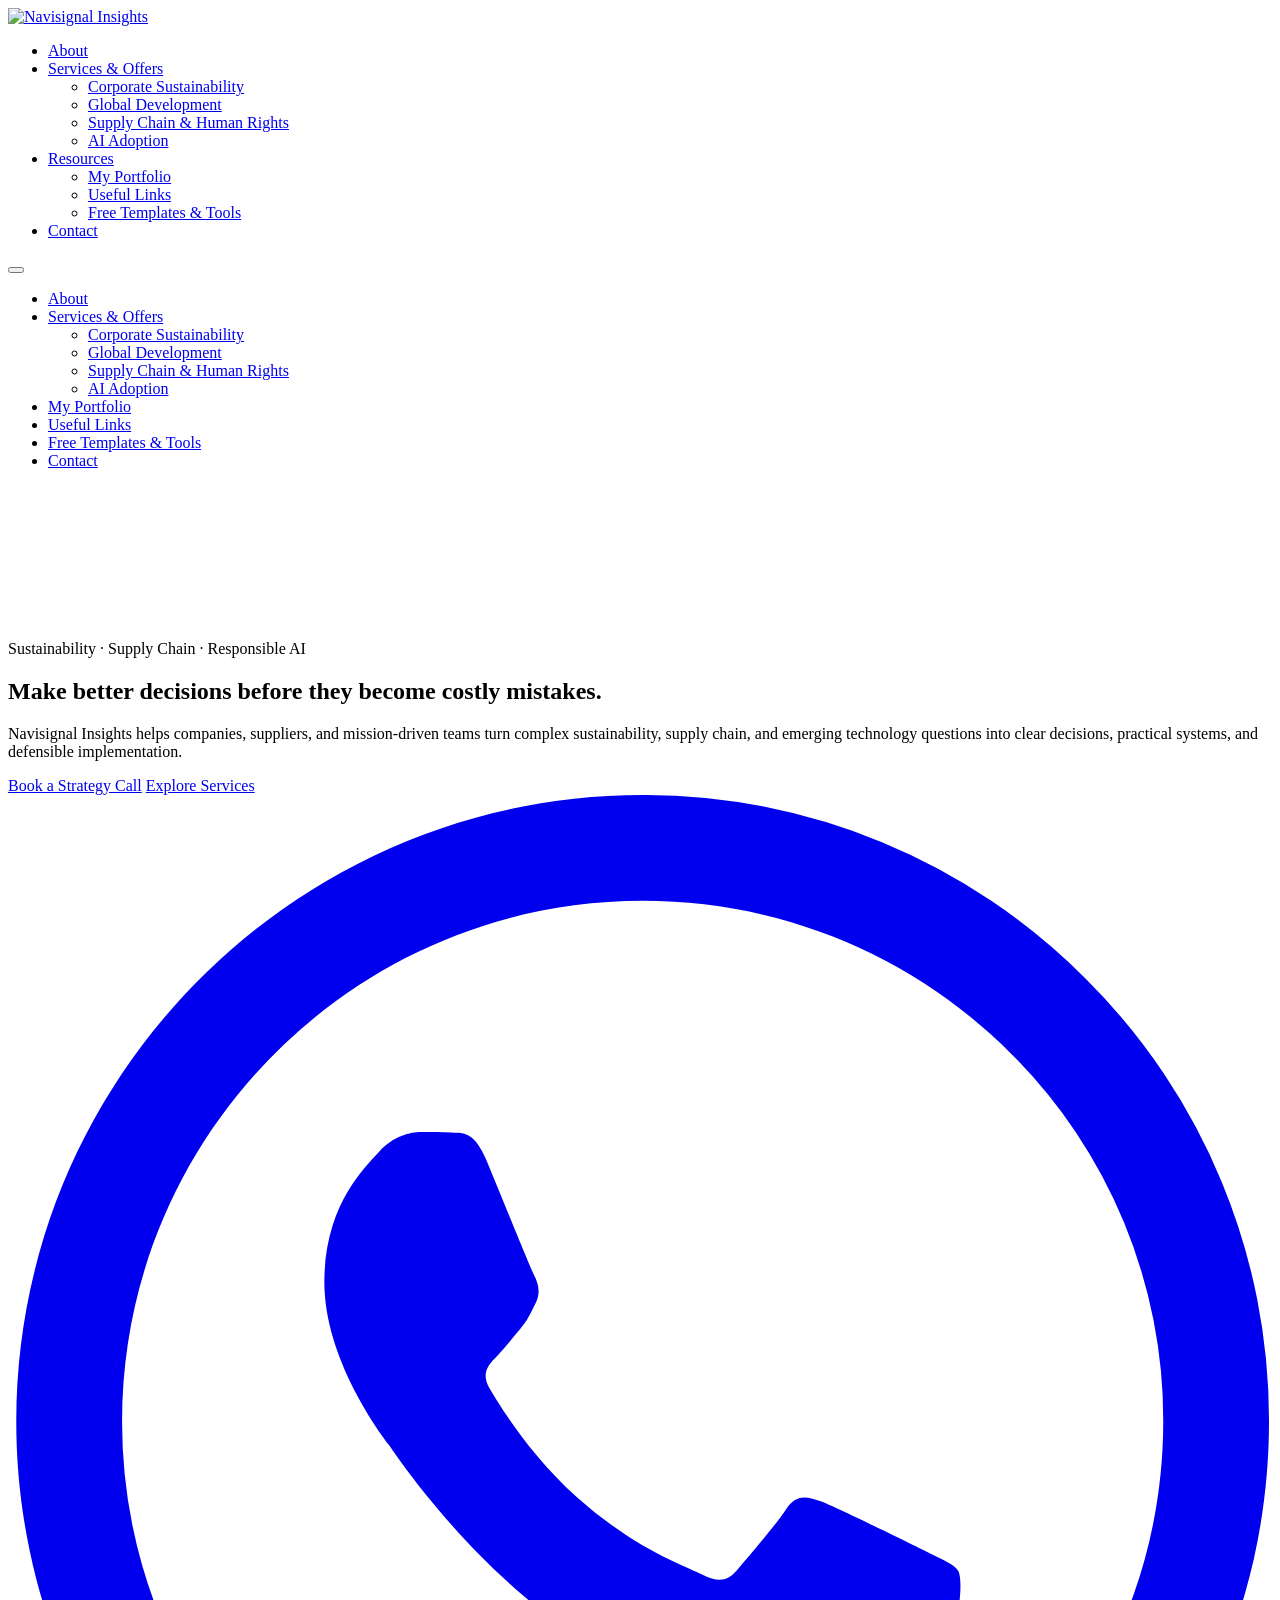
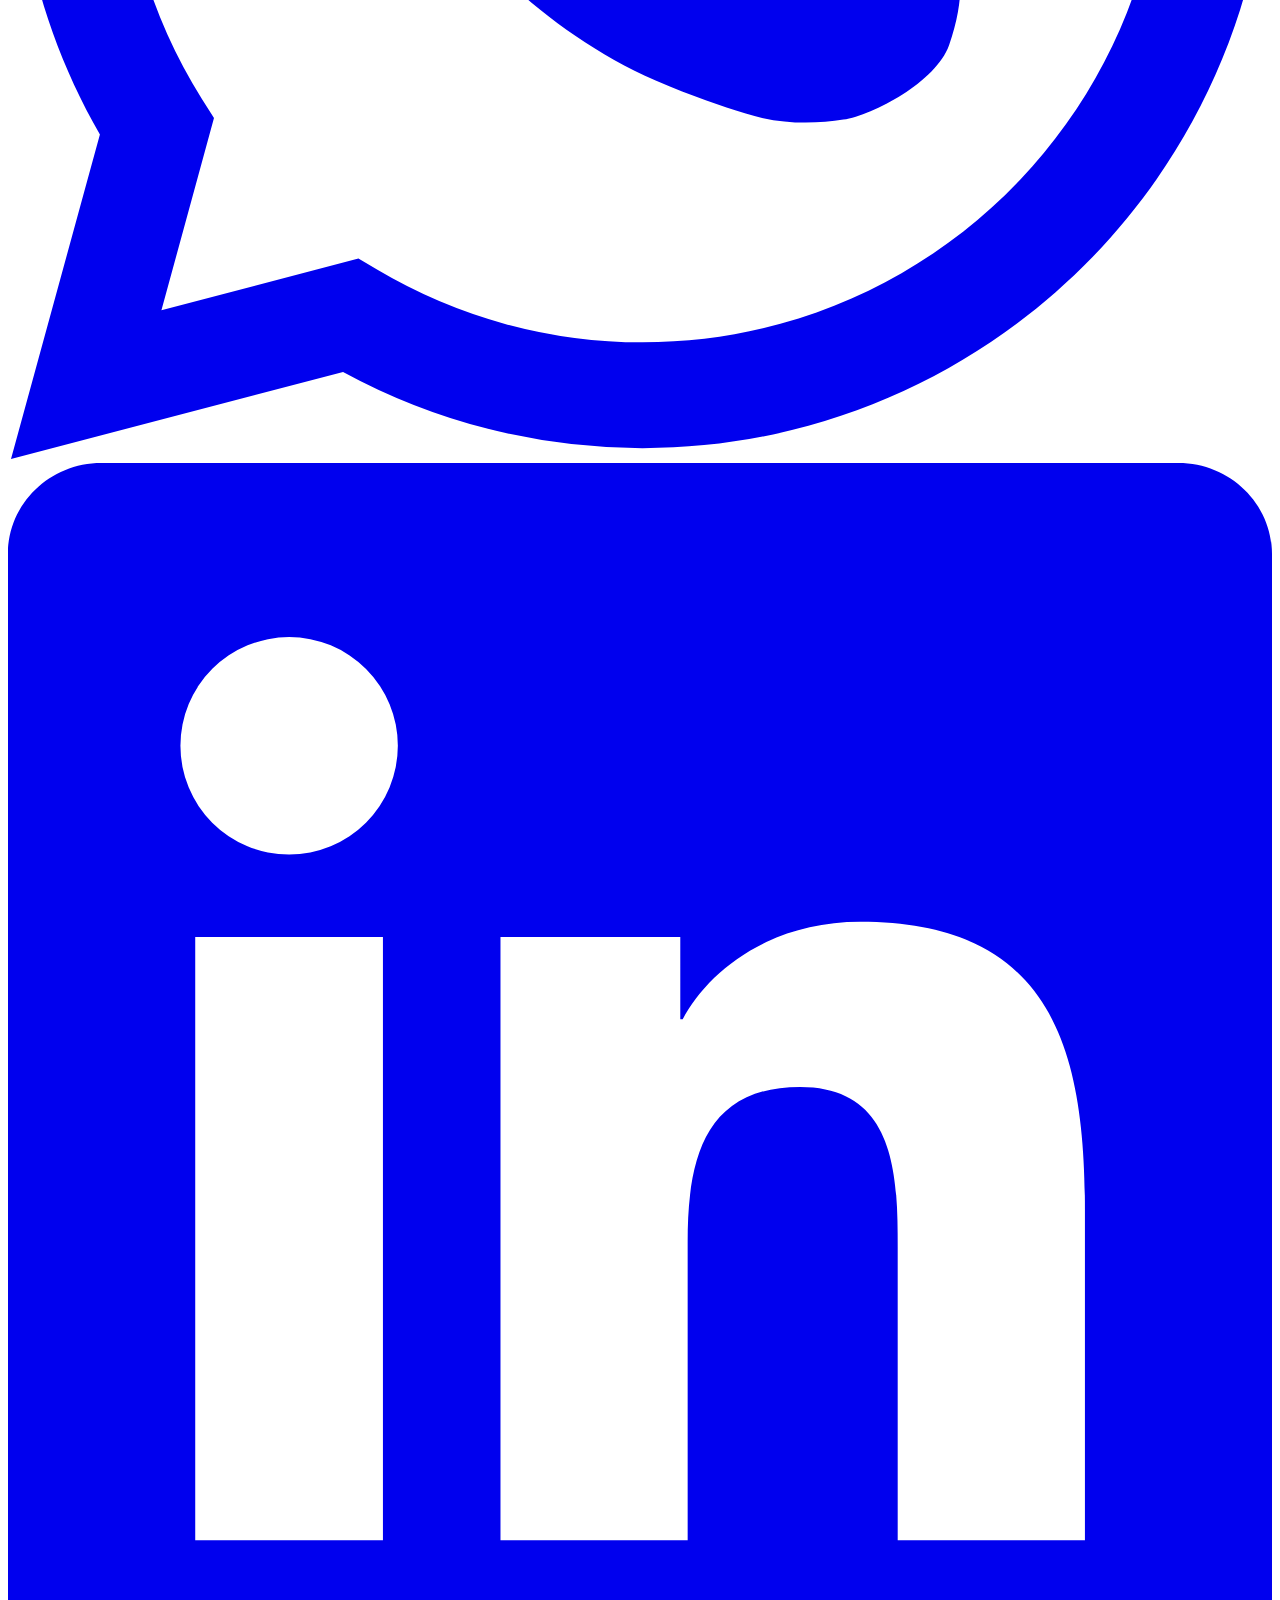
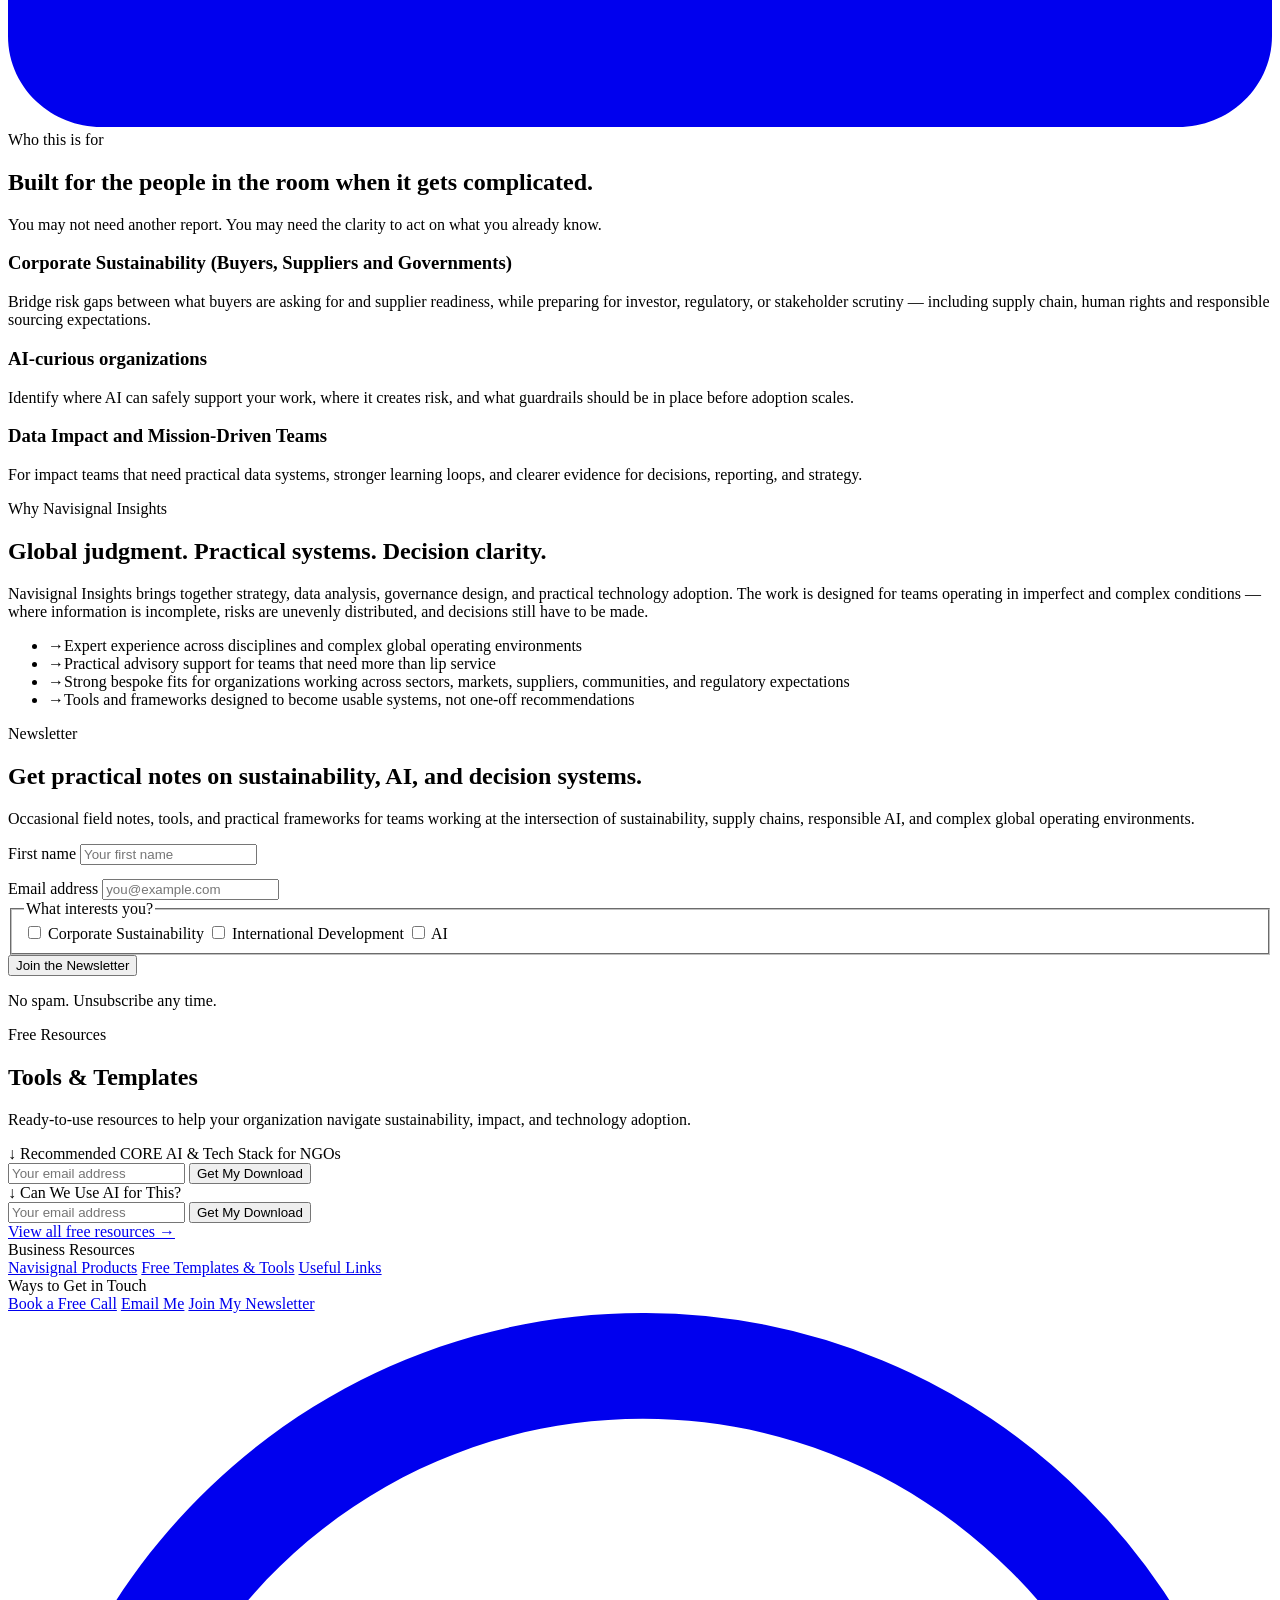
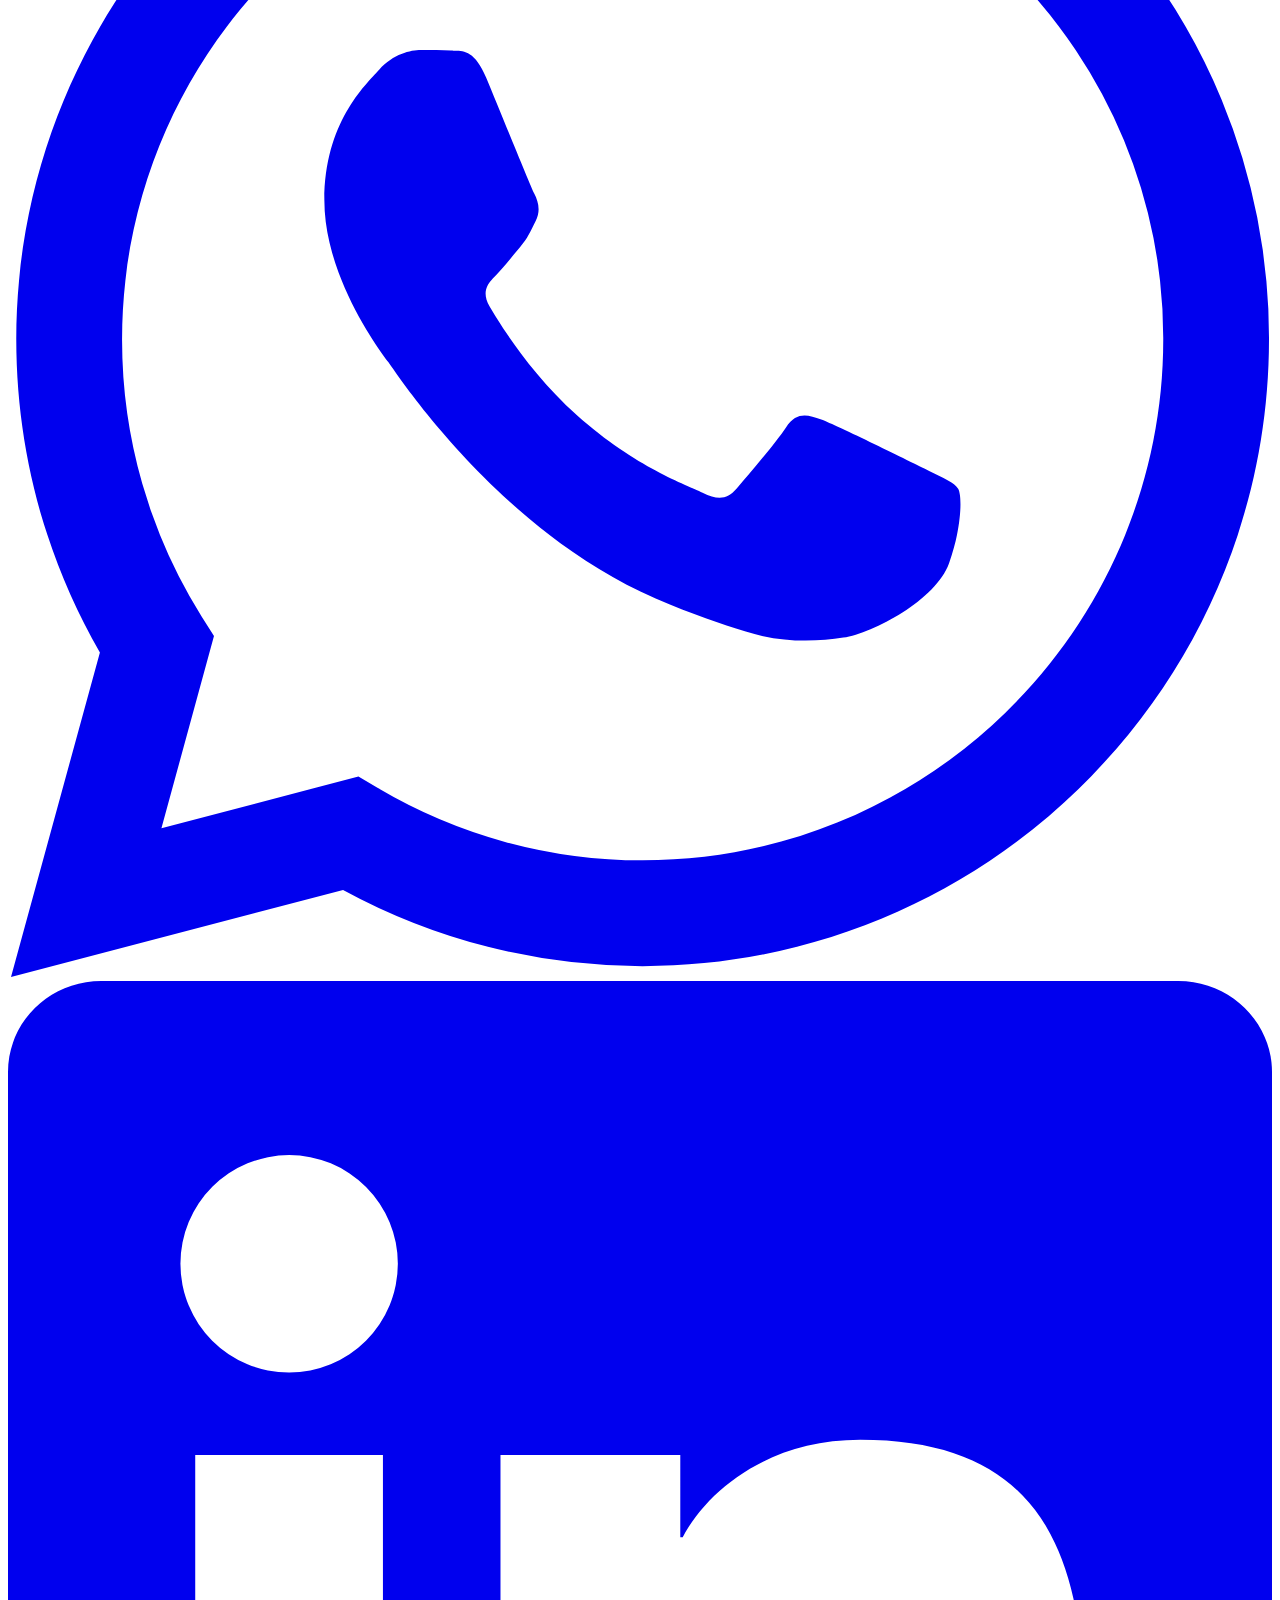
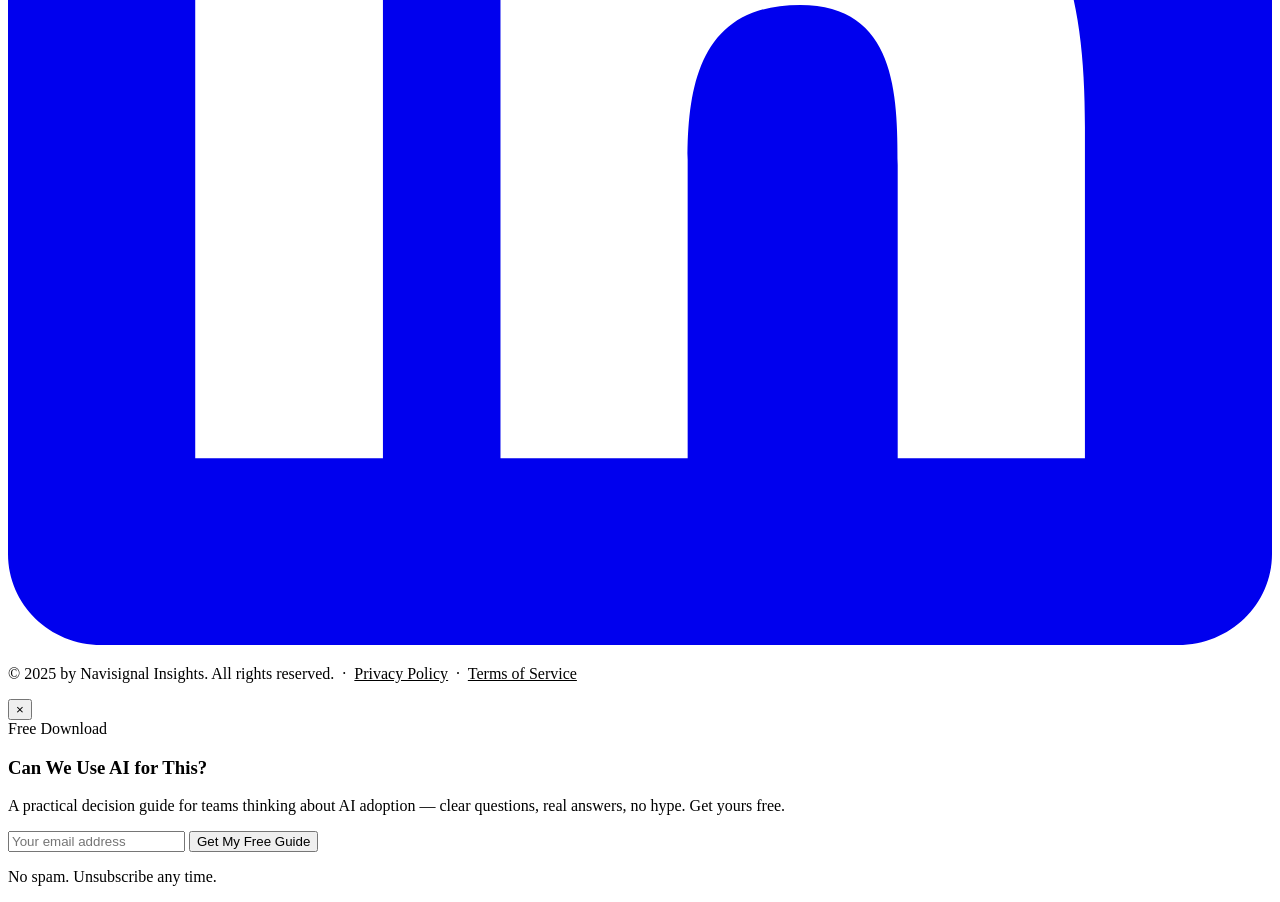
==== index.html @ a88b2416 "Fix AI freebie form to submit via AJAX instead of full-page redirect The "Can We Use AI for This?" d" ====
<!DOCTYPE html>
<html lang="en">
<head>
  <meta charset="UTF-8">
  <link rel="icon" href="assets/navisignal-icon.png" type="image/png">
  <meta name="viewport" content="width=device-width, initial-scale=1.0">
  <title>Navisignal Insights | Sustainability, Supply Chain &amp; AI Advisory</title>
  <meta name="description" content="Navisignal Insights helps companies, suppliers, and mission-driven organizations make better sustainability, supply chain, and AI decisions before they become costly mistakes.">
  <link rel="canonical" href="https://navisignalinsights.com/">
  <meta property="og:type" content="website">
  <meta property="og:site_name" content="Navisignal Insights">
  <meta property="og:title" content="Navisignal Insights | Sustainability, Supply Chain &amp; AI Advisory">
  <meta property="og:description" content="Navisignal Insights helps companies, suppliers, and mission-driven organizations make better sustainability, supply chain, and AI decisions before they become costly mistakes.">
  <meta property="og:url" content="https://navisignalinsights.com/">
  <meta property="og:image" content="https://navisignalinsights.com/assets/navisignal-banner.png">
  <meta name="twitter:card" content="summary_large_image">
  <meta name="twitter:title" content="Navisignal Insights | Sustainability, Supply Chain &amp; AI Advisory">
  <meta name="twitter:description" content="Navisignal Insights helps companies, suppliers, and mission-driven organizations make better sustainability, supply chain, and AI decisions before they become costly mistakes.">
  <meta name="twitter:image" content="https://navisignalinsights.com/assets/navisignal-banner.png">
  <script type="application/ld+json">
  {
    "@context": "https://schema.org",
    "@type": "ProfessionalService",
    "name": "Navisignal Insights",
    "url": "https://navisignalinsights.com",
    "description": "Sustainability, supply chain, and AI advisory for companies and mission-driven organizations.",
    "founder": { "@type": "Person", "name": "Joelle Petrus" },
    "areaServed": "Worldwide",
    "serviceType": ["Sustainability Advisory", "ESG", "AI Adoption", "Impact Measurement"]
  }
  </script>
  <link rel="preconnect" href="https://fonts.googleapis.com">
  <link rel="preconnect" href="https://fonts.gstatic.com" crossorigin>
  <link href="https://fonts.googleapis.com/css2?family=Inter:wght@300;400;500;600;700;800;900&family=Merriweather:ital,wght@0,300;0,400;0,700;1,300;1,400&display=swap" rel="stylesheet">
  <link rel="stylesheet" href="css/styles.css">
  <script src="https://f.convertkit.com/ckjs/ck.5.js"></script>
</head>
<body>

  <!-- Navigation -->
  <nav class="navbar" id="navbar">
    <div class="nav-inner">
      <a href="index.html" class="nav-logo">
      <img src="assets/navisignal-banner.png" class="nav-logo-banner-img" alt="Navisignal Insights">
      </a>
      <ul class="nav-links">
        <li><a href="about.html">About</a></li>
        <li class="nav-item">
          <a href="services.html" class="dropdown-toggle" aria-expanded="false">Services &amp; Offers</a>
          <ul class="dropdown-menu">
            <li><a href="services.html#sustainability">Corporate Sustainability</a></li>
            <li><a href="services.html#development">Global Development</a></li>
            <li><a href="services.html#development">Supply Chain &amp; Human Rights</a></li>
            <li><a href="services.html#ai-adoption">AI Adoption</a></li>
          </ul>
        </li>
        <li class="nav-item">
          <a href="#" class="dropdown-toggle" aria-expanded="false">Resources</a>
          <ul class="dropdown-menu">
            <li><a href="portfolio.html">My Portfolio</a></li>
            <li><a href="useful-links.html">Useful Links</a></li>
            <li><a href="free-stuff.html">Free Templates &amp; Tools</a></li>
          </ul>
        </li>
        <li><a href="contact.html" class="nav-cta">Contact</a></li>
      </ul>
      <button class="nav-toggle" id="navToggle" aria-label="Toggle navigation">
        <span></span><span></span><span></span>
      </button>
    </div>
  </nav>

  <!-- Mobile Nav -->
  <div class="nav-overlay" id="navOverlay">
    <ul class="nav-links">
      <li><a href="about.html">About</a></li>
      <li class="nav-item">
          <a href="services.html" class="dropdown-toggle" aria-expanded="false">Services &amp; Offers</a>
          <ul class="dropdown-menu">
            <li><a href="services.html#sustainability">Corporate Sustainability</a></li>
            <li><a href="services.html#development">Global Development</a></li>
            <li><a href="services.html#development">Supply Chain &amp; Human Rights</a></li>
            <li><a href="services.html#ai-adoption">AI Adoption</a></li>
          </ul>
        </li>
      <li><a href="portfolio.html">My Portfolio</a></li>
      <li><a href="useful-links.html">Useful Links</a></li>
      <li><a href="free-stuff.html">Free Templates &amp; Tools</a></li>
      <li><a href="contact.html">Contact</a></li>
    </ul>
  </div>

  <!-- Hero -->
  <section class="hero-full">
    <div class="hero-video-bg">
      <video autoplay muted loop playsinline>
        <source src="assets/Light bulb and earth sustainability.mp4" type="video/mp4">
      </video>
    </div>
    <div class="hero-content-box">
      <div class="hero-eyebrow">Sustainability · Supply Chain · Responsible AI</div>
      <h1>Make better decisions before they become costly mistakes.</h1>
      <p>Navisignal Insights helps companies, suppliers, and mission-driven teams turn complex sustainability, supply chain, and emerging technology questions into clear decisions, practical systems, and defensible implementation.</p>
      <div class="hero-cta-group">
        <a href="https://meetings-na2.hubspot.com/joelle-petrus?uuid=69f3a4a6-a9e7-40e0-9b97-94e263d80967" target="_blank" rel="noopener" class="btn btn-primary">Book a Strategy Call</a>
        <a href="services.html" class="btn btn-outline-white">Explore Services</a>
      </div>
      <div class="hero-social">
        <a href="https://wa.me/12026742263" target="_blank" rel="noopener" class="social-icon-link" aria-label="WhatsApp">
          <svg viewBox="0 0 24 24" fill="currentColor" xmlns="http://www.w3.org/2000/svg"><path d="M17.472 14.382c-.297-.149-1.758-.867-2.03-.967-.273-.099-.471-.148-.67.15-.197.297-.767.966-.94 1.164-.173.199-.347.223-.644.075-.297-.15-1.255-.463-2.39-1.475-.883-.788-1.48-1.761-1.653-2.059-.173-.297-.018-.458.13-.606.134-.133.298-.347.446-.52.149-.174.198-.298.298-.497.099-.198.05-.371-.025-.52-.075-.149-.669-1.612-.916-2.207-.242-.579-.487-.5-.669-.51-.173-.008-.371-.01-.57-.01-.198 0-.52.074-.792.372-.272.297-1.04 1.016-1.04 2.479 0 1.462 1.065 2.875 1.213 3.074.149.198 2.096 3.2 5.077 4.487.709.306 1.262.489 1.694.625.712.227 1.36.195 1.871.118.571-.085 1.758-.719 2.006-1.413.248-.694.248-1.289.173-1.413-.074-.124-.272-.198-.57-.347m-5.421 7.403h-.004a9.87 9.87 0 01-5.031-1.378l-.361-.214-3.741.982.998-3.648-.235-.374a9.86 9.86 0 01-1.51-5.26c.001-5.45 4.436-9.884 9.888-9.884 2.64 0 5.122 1.03 6.988 2.898a9.825 9.825 0 012.893 6.994c-.003 5.45-4.437 9.884-9.885 9.884m8.413-18.297A11.815 11.815 0 0012.05 0C5.495 0 .16 5.335.157 11.892c0 2.096.547 4.142 1.588 5.945L.057 24l6.305-1.654a11.882 11.882 0 005.683 1.448h.005c6.554 0 11.890-5.335 11.893-11.893a11.821 11.821 0 00-3.48-8.413Z"/></svg>
        </a>
        <a href="https://www.linkedin.com/in/joellepetrus/" target="_blank" rel="noopener" class="social-icon-link" aria-label="LinkedIn">
          <svg viewBox="0 0 24 24" fill="currentColor" xmlns="http://www.w3.org/2000/svg"><path d="M20.447 20.452h-3.554v-5.569c0-1.328-.027-3.037-1.852-3.037-1.853 0-2.136 1.445-2.136 2.939v5.667H9.351V9h3.414v1.561h.046c.477-.9 1.637-1.85 3.37-1.85 3.601 0 4.267 2.37 4.267 5.455v6.286zM5.337 7.433a2.062 2.062 0 01-2.063-2.065 2.064 2.064 0 112.063 2.065zm1.782 13.019H3.555V9h3.564v11.452zM22.225 0H1.771C.792 0 0 .774 0 1.729v20.542C0 23.227.792 24 1.771 24h20.451C23.2 24 24 23.227 24 22.271V1.729C24 .774 23.2 0 22.222 0h.003z"/></svg>
        </a>
      </div>
    </div>
  </section>

  <!-- Who this is for -->

  <section class="audience-section">
    <div class="audience-inner">
      <div class="section-label">Who this is for</div>
      <h2 class="section-title">Built for the people in the room when it gets complicated.</h2>
      <p class="audience-intro">You may not need another report. You may need the clarity to act on what you already know.</p>
      <div class="audience-grid">
        <article class="audience-card">
          <h3>Corporate Sustainability (Buyers, Suppliers and Governments)</h3>
          <p>Bridge risk gaps between what buyers are asking for and supplier readiness, while preparing for investor, regulatory, or stakeholder scrutiny — including supply chain, human rights and responsible sourcing expectations.</p>
        </article>
        <article class="audience-card">
          <h3>AI-curious organizations</h3>
          <p>Identify where AI can safely support your work, where it creates risk, and what guardrails should be in place before adoption scales.</p>
        </article>
        <article class="audience-card">
          <h3>Data Impact and Mission-Driven Teams</h3>
          <p>For impact teams that need practical data systems, stronger learning loops, and clearer evidence for decisions, reporting, and strategy.</p>
        </article>
      </div>
    </div>
  </section>


  <!-- Why Navisignal Insights -->
  <section class="why-new-section">
    <div class="why-new-inner">
      <div>
        <div class="section-label">Why Navisignal Insights</div>
        <h2>Global judgment. Practical systems. Decision clarity.</h2>
        <p class="why-new-body">Navisignal Insights brings together strategy, data analysis, governance design, and practical technology adoption. The work is designed for teams operating in imperfect and complex conditions — where information is incomplete, risks are unevenly distributed, and decisions still have to be made.</p>
      </div>
      <ul class="why-bullets">
        <li><span class="why-bullet-mark">→</span><span class="why-bullet-text">Expert experience across disciplines and complex global operating environments</span></li>
        <li><span class="why-bullet-mark">→</span><span class="why-bullet-text">Practical advisory support for teams that need more than lip service</span></li>
        <li><span class="why-bullet-mark">→</span><span class="why-bullet-text">Strong bespoke fits for organizations working across sectors, markets, suppliers, communities, and regulatory expectations</span></li>
        <li><span class="why-bullet-mark">→</span><span class="why-bullet-text">Tools and frameworks designed to become usable systems, not one-off recommendations</span></li>
      </ul>
    </div>
  </section>

  <!-- Newsletter + Freebies -->
  <section class="newsletter-freebies-section" id="newsletter">
    <div class="newsletter-freebies-inner">

      <!-- Left: Newsletter signup -->
      <div class="newsletter-col">
        <div class="section-label">Newsletter</div>
        <h2>Get practical notes on sustainability, AI, and decision systems.</h2>
        <p>Occasional field notes, tools, and practical frameworks for teams working at the intersection of sustainability, supply chains, responsible AI, and complex global operating environments.</p>
        <form class="newsletter-form-wrap" action="https://app.kit.com/forms/9472170/subscriptions" method="post">
          <div class="form-group">
            <label for="nl-name">First name</label>
            <input type="text" id="nl-name" name="fields[first_name]" placeholder="Your first name" autocomplete="given-name">
          </div>
          <div class="form-group" style="margin-top:14px;">
            <label for="nl-email">Email address</label>
            <input type="email" id="nl-email" name="email_address" placeholder="you@example.com" autocomplete="email" required>
          </div>
          <fieldset class="form-tags">
            <legend>What interests you?</legend>
            <div class="form-tags-options">
              <label class="form-tag-option"><input type="checkbox" name="tags[]" value="15916330"> Corporate Sustainability</label>
              <label class="form-tag-option"><input type="checkbox" name="tags[]" value="19658098"> International Development</label>
              <label class="form-tag-option"><input type="checkbox" name="tags[]" value="19714377"> AI</label>
            </div>
          </fieldset>
          <button type="submit" class="btn btn-primary newsletter-submit">Join the Newsletter</button>
          <p class="form-note" style="margin-top:1rem;">No spam. Unsubscribe any time.</p>
        </form>
      </div>

      <!-- Right: Free resources -->
      <div class="freebies-col">
        <div class="section-label">Free Resources</div>
        <h2>Tools &amp; Templates</h2>
        <p>Ready-to-use resources to help your organization navigate sustainability, impact, and technology adoption.</p>
        <div class="freebies-list">
          <div class="freebie-item freebie-item--toggle" id="ngo-ai-toggle" role="button" tabindex="0" aria-expanded="false">
            <span class="freebie-icon" id="ngo-ai-icon">↓</span>
            <span>Recommended CORE AI &amp; Tech Stack for NGOs</span>
          </div>
          <div class="freebie-form-drop" id="ngo-ai-form">
            <form class="kit-resource-form" action="https://app.kit.com/forms/9474837/subscriptions" method="post">
              <input type="email" name="email_address" placeholder="Your email address" required>
              <button type="submit" class="btn btn-navy">Get My Download</button>
            </form>
          </div>
          <div class="freebie-item freebie-item--toggle" id="ai-freebie-toggle" role="button" tabindex="0" aria-expanded="false">
            <span class="freebie-icon" id="ai-freebie-icon">↓</span>
            <span>Can We Use AI for This?</span>
          </div>
          <div class="freebie-form-drop" id="ai-freebie-form">
            <form class="kit-resource-form" id="aiFreebieForm" action="https://app.kit.com/forms/9474269/subscriptions" method="post">
              <input type="hidden" name="tags[]" value="19714394">
              <input type="email" name="email_address" placeholder="Your email address" required>
              <button type="submit" class="btn btn-navy">Get My Download</button>
            </form>
            <div id="aiFreebieSuccess" class="lm-success" style="display:none;">
              <p>You're in!</p>
              <p>Check your email for the download. Thank you!</p>
            </div>
          </div>
        </div>
        <a href="free-stuff.html" class="freebies-more">View all free resources →</a>
      </div>

    </div>
  </section>

  <!-- Footer -->
  <footer class="footer">
    <div class="footer-inner">
      <div class="footer-top-grid">
        <div>
          <div class="footer-rule"></div>
          <div class="footer-col-heading">Business Resources</div>
          <div class="footer-btn-list">
            <a href="https://navisignal.app" target="_blank" rel="noopener" class="btn btn-dark">Navisignal Products</a>
            <a href="free-stuff.html"    class="btn btn-dark">Free Templates &amp; Tools</a>
            <a href="useful-links.html"  class="btn btn-dark">Useful Links</a>
          </div>
        </div>
        <div>
          <div class="footer-rule"></div>
          <div class="footer-col-heading">Ways to Get in Touch</div>
          <div class="footer-btn-list">
            <a href="https://meetings-na2.hubspot.com/joelle-petrus?uuid=69f3a4a6-a9e7-40e0-9b97-94e263d80967" target="_blank" rel="noopener" class="btn btn-dark">Book a Free Call</a>
            <a href="mailto:hello@navisignal.app" class="btn btn-dark">Email Me</a>
            <a href="free-stuff.html#newsletter" class="btn btn-dark">Join My Newsletter</a>
          </div>
          <div class="footer-social-row">
            <a href="https://wa.me/12026742263" target="_blank" rel="noopener" class="social-icon-link" aria-label="WhatsApp">
              <svg viewBox="0 0 24 24" fill="currentColor"><path d="M17.472 14.382c-.297-.149-1.758-.867-2.03-.967-.273-.099-.471-.148-.67.15-.197.297-.767.966-.94 1.164-.173.199-.347.223-.644.075-.297-.15-1.255-.463-2.39-1.475-.883-.788-1.48-1.761-1.653-2.059-.173-.297-.018-.458.13-.606.134-.133.298-.347.446-.52.149-.174.198-.298.298-.497.099-.198.05-.371-.025-.52-.075-.149-.669-1.612-.916-2.207-.242-.579-.487-.5-.669-.51-.173-.008-.371-.01-.57-.01-.198 0-.52.074-.792.372-.272.297-1.04 1.016-1.04 2.479 0 1.462 1.065 2.875 1.213 3.074.149.198 2.096 3.2 5.077 4.487.709.306 1.262.489 1.694.625.712.227 1.36.195 1.871.118.571-.085 1.758-.719 2.006-1.413.248-.694.248-1.289.173-1.413-.074-.124-.272-.198-.57-.347m-5.421 7.403h-.004a9.87 9.87 0 01-5.031-1.378l-.361-.214-3.741.982.998-3.648-.235-.374a9.86 9.86 0 01-1.51-5.26c.001-5.45 4.436-9.884 9.888-9.884 2.64 0 5.122 1.03 6.988 2.898a9.825 9.825 0 012.893 6.994c-.003 5.45-4.437 9.884-9.885 9.884m8.413-18.297A11.815 11.815 0 0012.05 0C5.495 0 .16 5.335.157 11.892c0 2.096.547 4.142 1.588 5.945L.057 24l6.305-1.654a11.882 11.882 0 005.683 1.448h.005c6.554 0 11.890-5.335 11.893-11.893a11.821 11.821 0 00-3.48-8.413Z"/></svg>
            </a>
            <a href="https://www.linkedin.com/in/joellepetrus/" target="_blank" rel="noopener" class="social-icon-link" aria-label="LinkedIn">
              <svg viewBox="0 0 24 24" fill="currentColor"><path d="M20.447 20.452h-3.554v-5.569c0-1.328-.027-3.037-1.852-3.037-1.853 0-2.136 1.445-2.136 2.939v5.667H9.351V9h3.414v1.561h.046c.477-.9 1.637-1.85 3.37-1.85 3.601 0 4.267 2.37 4.267 5.455v6.286zM5.337 7.433a2.062 2.062 0 01-2.063-2.065 2.064 2.064 0 112.063 2.065zm1.782 13.019H3.555V9h3.564v11.452zM22.225 0H1.771C.792 0 0 .774 0 1.729v20.542C0 23.227.792 24 1.771 24h20.451C23.2 24 24 23.227 24 22.271V1.729C24 .774 23.2 0 22.222 0h.003z"/></svg>
            </a>
          </div>
        </div>
      </div>
      <p class="footer-copy">© 2025 by Navisignal Insights. All rights reserved. &nbsp;·&nbsp; <a href="privacy.html" style="color:inherit;text-decoration:underline;">Privacy Policy</a> &nbsp;·&nbsp; <a href="terms.html" style="color:inherit;text-decoration:underline;">Terms of Service</a></p>
    </div>
  </footer>

  <script src="js/main.js"></script>
  <script>
    (function() {
      // NGO AI tech stack toggle
      var ngoToggle = document.getElementById('ngo-ai-toggle');
      var ngoDrop   = document.getElementById('ngo-ai-form');
      var ngoIcon   = document.getElementById('ngo-ai-icon');
      if (ngoToggle && ngoDrop) {
        function openNgo() { ngoDrop.classList.add('open'); ngoToggle.setAttribute('aria-expanded','true'); ngoIcon.textContent='×'; ngoDrop.querySelector('input[type="email"]').focus(); }
        function closeNgo(){ ngoDrop.classList.remove('open'); ngoToggle.setAttribute('aria-expanded','false'); ngoIcon.textContent='↓'; }
        ngoToggle.addEventListener('click', function(){ ngoDrop.classList.contains('open') ? closeNgo() : openNgo(); });
        ngoToggle.addEventListener('keydown', function(e){ if(e.key==='Enter'||e.key===' '){ e.preventDefault(); ngoToggle.click(); } });
      }
    })();
    (function() {
      var toggle = document.getElementById('ai-freebie-toggle');
      var drop = document.getElementById('ai-freebie-form');
      var icon = document.getElementById('ai-freebie-icon');
      if (!toggle || !drop) return;
      function openDrop() {
        drop.classList.add('open');
        toggle.setAttribute('aria-expanded', 'true');
        icon.textContent = '×';
        drop.querySelector('input[type="email"]').focus();
      }
      function closeDrop() {
        drop.classList.remove('open');
        toggle.setAttribute('aria-expanded', 'false');
        icon.textContent = '↓';
      }
      toggle.addEventListener('click', function() {
        drop.classList.contains('open') ? closeDrop() : openDrop();
      });
      toggle.addEventListener('keydown', function(e) {
        if (e.key === 'Enter' || e.key === ' ') { e.preventDefault(); toggle.click(); }
      });
    })();
  </script>

  <!-- "Can We Use AI for This?" lead magnet popup -->
  <div class="lm-overlay" id="lmOverlay" role="dialog" aria-modal="true" aria-labelledby="lmTitle">
    <div class="lm-card">
      <button class="lm-close" id="lmClose" aria-label="Close">&times;</button>
      <div class="lm-label">Free Download</div>
      <h3 class="lm-title" id="lmTitle">Can We Use AI for This?</h3>
      <p class="lm-desc">A practical decision guide for teams thinking about AI adoption — clear questions, real answers, no hype. Get yours free.</p>
      <form class="lm-form" id="lmForm" action="https://app.kit.com/forms/9474269/subscriptions" method="post">
        <input type="hidden" name="tags[]" value="19714394">
        <input type="email" name="email_address" placeholder="Your email address" required autocomplete="email">
        <button type="submit" class="btn btn-primary">Get My Free Guide</button>
      </form>
      <p class="lm-note">No spam. Unsubscribe any time.</p>
    </div>
  </div>

  <script>
    (function() {
      var overlay = document.getElementById('lmOverlay');
      var closeBtn = document.getElementById('lmClose');
      var form = document.getElementById('lmForm');
      if (!overlay) return;

      function openPopup() {
        overlay.classList.add('open');
        document.body.style.overflow = 'hidden';
      }
      function closePopup() {
        overlay.classList.remove('open');
        document.body.style.overflow = '';
      }

      // Show once per session after 5 seconds
      if (!sessionStorage.getItem('lmShown')) {
        setTimeout(function() {
          openPopup();
          sessionStorage.setItem('lmShown', '1');
        }, 5000);
      }

      if (closeBtn) closeBtn.addEventListener('click', closePopup);
      overlay.addEventListener('click', function(e) {
        if (e.target === overlay) closePopup();
      });
      document.addEventListener('keydown', function(e) {
        if (e.key === 'Escape') closePopup();
      });

      if (form) {
        form.addEventListener('submit', async function(e) {
          e.preventDefault();
          var btn = form.querySelector('button[type="submit"]');
          if (btn) { btn.disabled = true; btn.textContent = 'Sending…'; }
          try {
            var res = await fetch(form.action, {
              method: 'POST',
              body: new FormData(form),
              headers: { Accept: 'application/json' }
            });
            if (res.ok) {
              var card = overlay.querySelector('.lm-card');
              card.innerHTML = '<div class="lm-success"><p>You\'re in!</p><p class="lm-desc">Check your email for the download. Thank you!</p></div>';
              setTimeout(closePopup, 2500);
            } else { throw new Error(); }
          } catch {
            if (btn) { btn.disabled = false; btn.textContent = 'Get My Free Guide'; }
            alert('Something went wrong — please try again.');
          }
        });
      }
    })();
  </script>
</body>
</html>
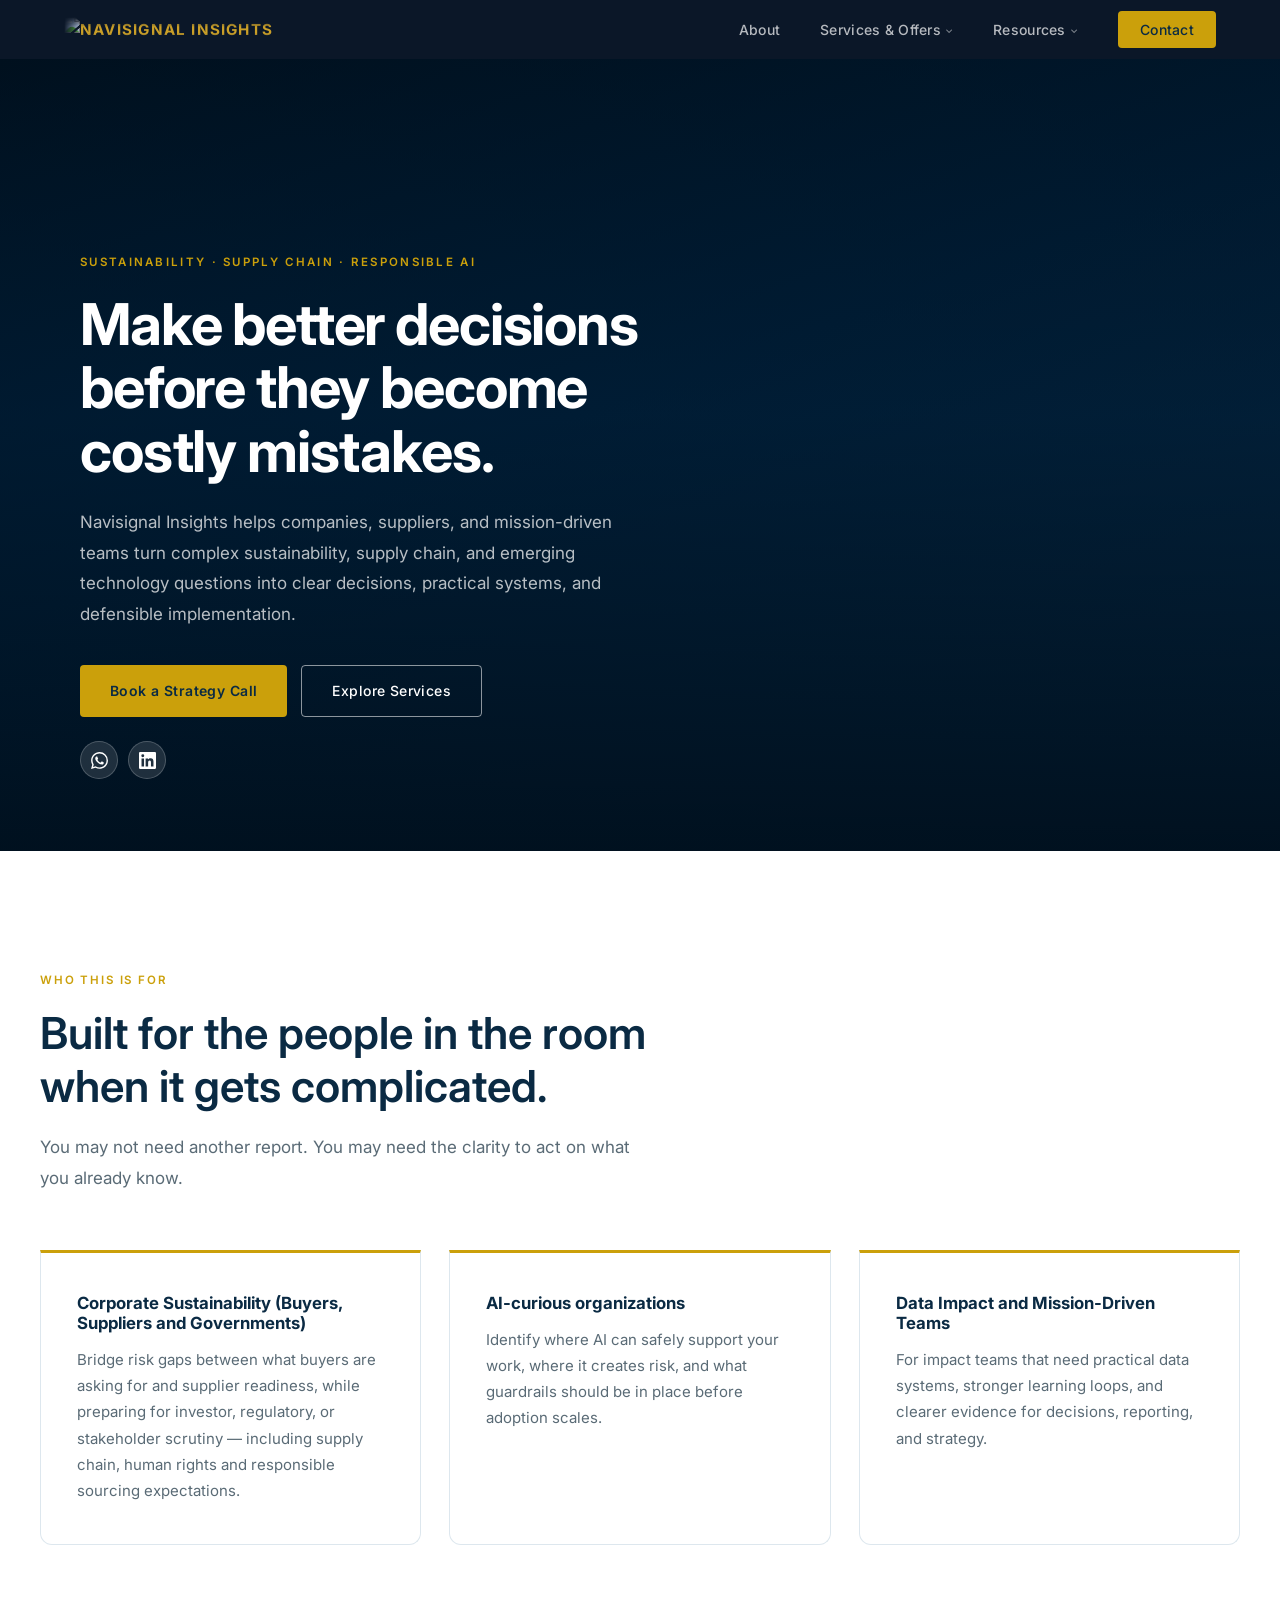
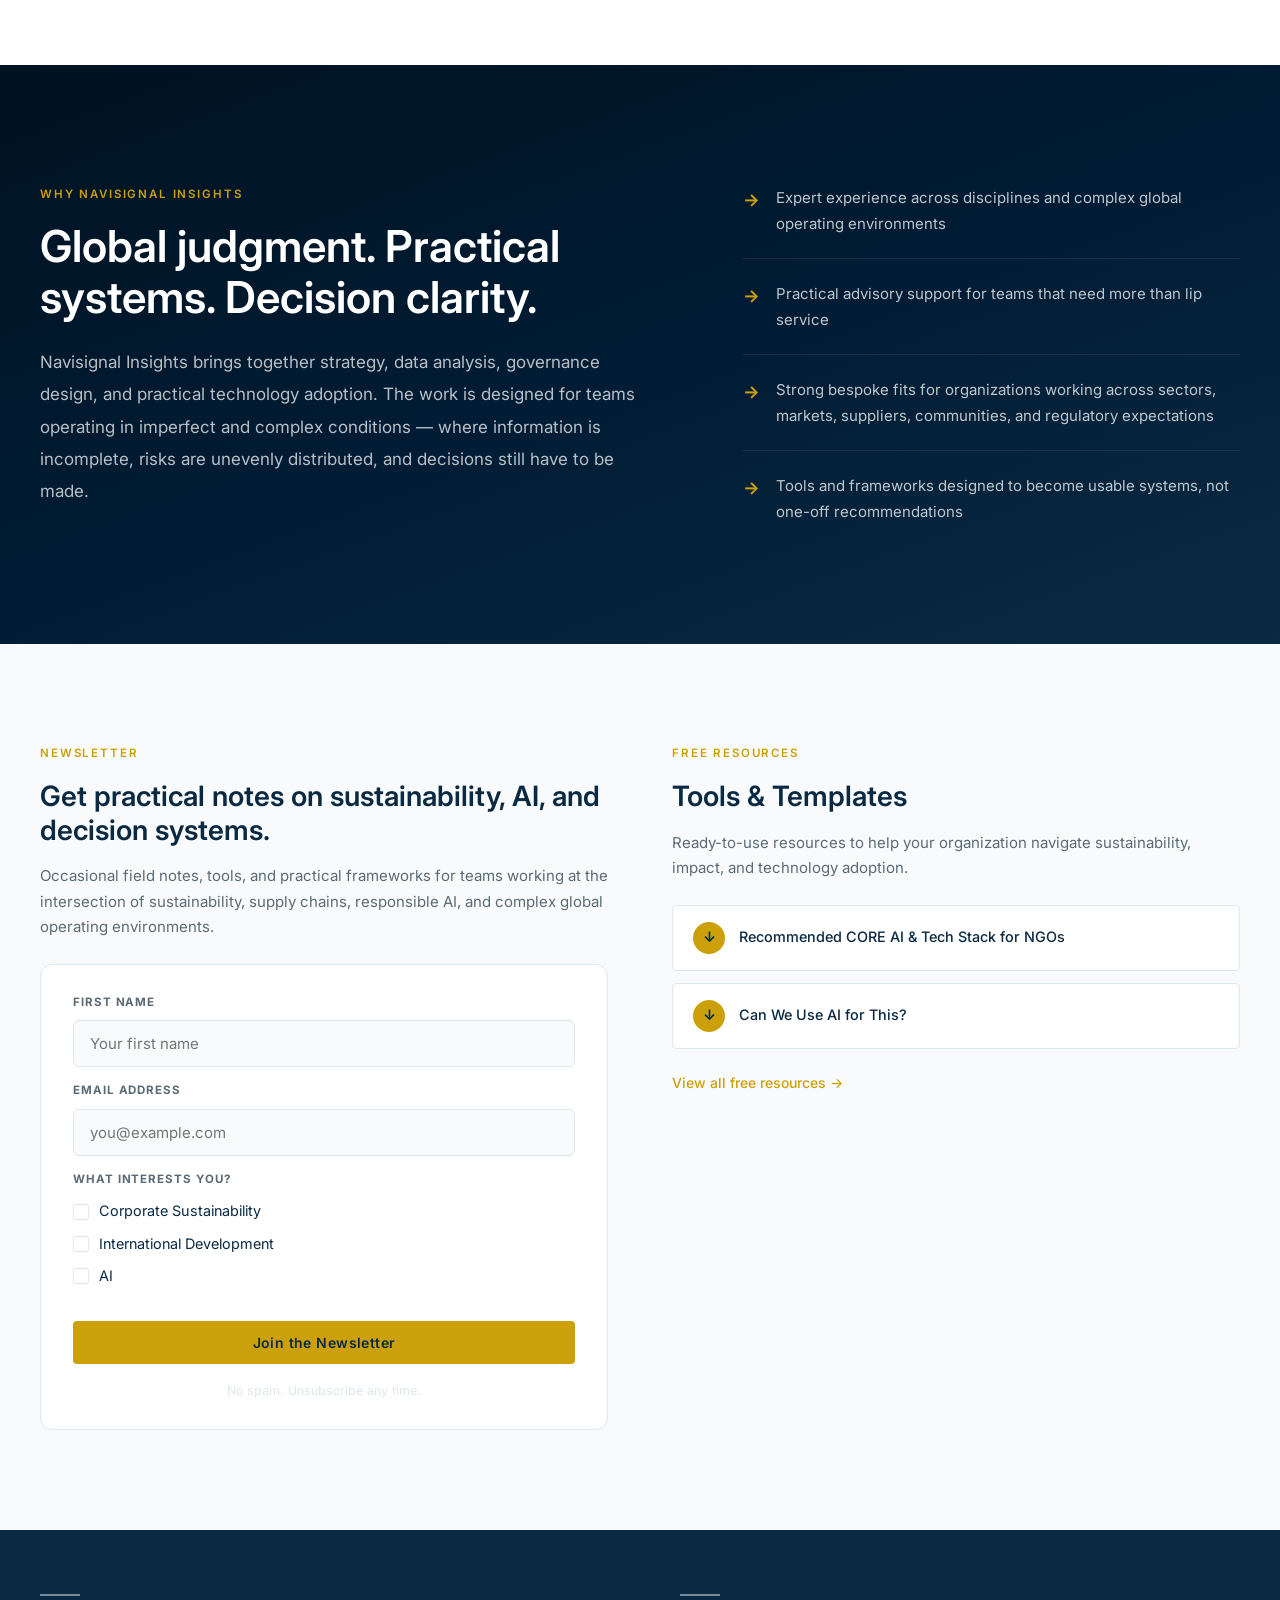
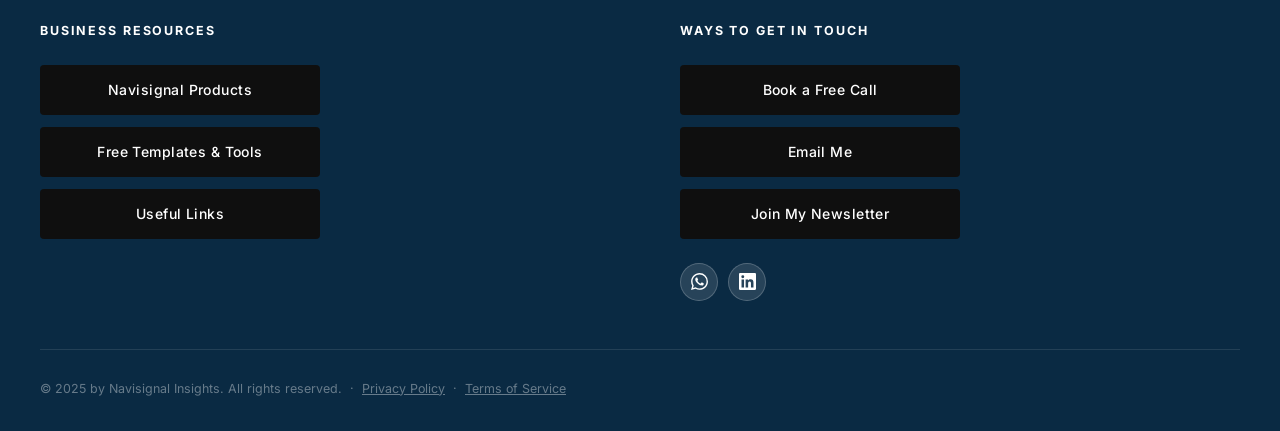
==== commit 9d2e5521: "Add name field to AI freebie form, submitted to Kit as fields[first_name] Uses the same working fiel" ====
--- a/index.html
+++ b/index.html
@@ -212,6 +212,7 @@
           <div class="freebie-form-drop" id="ai-freebie-form">
             <form class="kit-resource-form" id="aiFreebieForm" action="https://app.kit.com/forms/9474269/subscriptions" method="post">
               <input type="hidden" name="tags[]" value="19714394">
+              <input type="text" name="fields[first_name]" placeholder="Your name" autocomplete="given-name">
               <input type="email" name="email_address" placeholder="Your email address" required>
               <button type="submit" class="btn btn-navy">Get My Download</button>
             </form>
--- a/css/styles.css
+++ b/css/styles.css
@@ -0,0 +1,1259 @@
+/* ==============================================
+   Navisignal Insights — Main Stylesheet
+   ============================================== */
+
+@import url('https://fonts.googleapis.com/css2?family=Inter:wght@300;400;500;600;700;800;900&family=Merriweather:ital,wght@0,300;0,400;0,700;1,300;1,400&display=swap');
+
+:root {
+  --navy:       #0A2A43;   /* Primary Navy */
+  --midnight:   #001C34;   /* Darker Navy — gradients, dividers */
+  --teal:       #CBA00B;   /* Repurposed → Star Gold (links, interactive) */
+  --teal-light: #E5BA20;   /* Gold hover state */
+  --gold:       #CBA00B;   /* Star Gold — focal points, CTAs */
+  --gold-light: #E5BA20;   /* Lighter gold */
+  --steel:      #5A6B76;   /* Steel Grey — secondary text, diagram lines */
+  --mist:       #DDE7EE;   /* Mist Blue — chart highlights, subtle bg */
+  --bg:         #F9FAFB;   /* Off-white — primary light bg */
+  --bg-white:   #FFFFFF;
+  --text:       #0A2A43;   /* Navy */
+  --text-muted: #5A6B76;   /* Steel Grey */
+  --text-light: #DDE7EE;   /* Mist Blue */
+  --border:     #DDE7EE;   /* Mist Blue */
+  --shadow:     0 2px 20px rgba(10,42,67,0.08);
+  --shadow-lg:  0 8px 40px rgba(10,42,67,0.12);
+  --radius:     4px;
+  --radius-lg:  12px;
+  --transition: 0.25s ease;
+  --max-width:  1200px;
+}
+
+*, *::before, *::after { margin: 0; padding: 0; box-sizing: border-box; }
+html { scroll-behavior: smooth; }
+
+body {
+  font-family: 'Inter', sans-serif;
+  font-size: 16px;
+  line-height: 1.7;
+  color: var(--text);
+  background: var(--bg-white);
+  -webkit-font-smoothing: antialiased;
+}
+
+h1, h2, h3, h4, h5 {
+  font-family: 'Inter', sans-serif;
+  line-height: 1.2;
+  color: var(--navy);
+}
+h1 { font-size: clamp(2.5rem, 5vw, 4rem); font-weight: 700; letter-spacing: -0.01em; }
+h2 { font-size: clamp(2rem, 4vw, 3rem);   font-weight: 600; }
+h3 { font-size: clamp(1.3rem, 2vw, 1.75rem); font-weight: 600; }
+h4 { font-size: 1.1rem; font-weight: 600; }
+
+blockquote, .pullout {
+  font-family: 'Merriweather', Georgia, serif;
+  font-weight: 300;
+  font-style: italic;
+  line-height: 1.8;
+}
+
+p { margin-bottom: 1.25rem; color: var(--text-muted); }
+p:last-child { margin-bottom: 0; }
+a { color: var(--teal); text-decoration: none; transition: color var(--transition); }
+a:hover { color: var(--teal-light); }
+
+.container { max-width: var(--max-width); margin: 0 auto; padding: 0 24px; }
+.section    { padding: 96px 24px; }
+.section-light { background: var(--bg); }
+
+.section-label {
+  font-family: 'Inter', sans-serif;
+  font-size: 0.72rem;
+  font-weight: 600;
+  letter-spacing: 0.16em;
+  text-transform: uppercase;
+  color: var(--gold);
+  margin-bottom: 1rem;
+}
+.section-title    { margin-bottom: 1.25rem; }
+.section-subtitle { font-size: 1.0625rem; max-width: 580px; margin-bottom: 3rem; }
+
+.divider { width: 48px; height: 3px; background: var(--gold); margin: 1.5rem 0; }
+
+/* ── Buttons ─────────────────────────────────── */
+.btn {
+  display: inline-flex;
+  align-items: center;
+  gap: 0.5rem;
+  padding: 13px 30px;
+  border-radius: var(--radius);
+  font-family: 'Inter', sans-serif;
+  font-size: 0.875rem;
+  font-weight: 500;
+  letter-spacing: 0.03em;
+  text-decoration: none;
+  transition: all var(--transition);
+  cursor: pointer;
+  border: none;
+}
+.btn-primary  { background: var(--gold); color: var(--navy); font-weight: 600; }
+.btn-primary:hover { background: var(--gold-light); color: var(--navy); transform: translateY(-1px); box-shadow: 0 4px 16px rgba(203,160,11,0.35); }
+.btn-outline  { background: transparent; color: var(--navy); border: 1.5px solid var(--navy); }
+.btn-outline:hover { background: var(--navy); color: white; }
+.btn-outline-white { background: transparent; color: white; border: 1.5px solid rgba(255,255,255,0.55); }
+.btn-outline-white:hover { background: var(--gold); color: var(--navy); border-color: var(--gold); }
+
+/* ── Navigation ──────────────────────────────── */
+.navbar {
+  position: sticky; top: 0; left: 0; right: 0; z-index: 1000;
+  background: #0B1728;
+  border-bottom: none;
+  transition: all var(--transition);
+}
+.navbar.scrolled { box-shadow: 0 2px 24px rgba(0,0,0,0.35); }
+
+.nav-inner {
+  max-width: var(--max-width); margin: 0 auto; padding: 16px 24px;
+  display: flex; align-items: center; justify-content: space-between;
+}
+
+.nav-logo {
+  display: flex; align-items: center; gap: 10px;
+  font-family: 'Inter', sans-serif;
+  font-size: 0.95rem; font-weight: 700;
+  letter-spacing: 0.08em; text-transform: uppercase;
+  text-decoration: none;
+}
+.nav-logo-mark { width: 30px; height: 30px; flex-shrink: 0; }
+.nav-logo-banner-img {
+  width: 44vw; height: auto; display: block; max-width: 640px;
+  mix-blend-mode: lighten;
+  -webkit-mask-image: linear-gradient(to right, transparent, black 18px, black calc(100% - 18px), transparent),
+                      linear-gradient(to bottom, transparent, black 10px, black calc(100% - 10px), transparent);
+  -webkit-mask-composite: source-in;
+  mask-image: linear-gradient(to right, transparent, black 18px, black calc(100% - 18px), transparent),
+              linear-gradient(to bottom, transparent, black 10px, black calc(100% - 10px), transparent);
+  mask-composite: intersect;
+}
+.nav-logo-wordmark { display: flex; flex-direction: column; line-height: 1.1; }
+.nav-logo-wordmark strong { font-size: 0.95rem; font-weight: 700; letter-spacing: 0.1em; color: white; }
+.nav-logo-wordmark span { font-size: 0.6rem; font-weight: 500; letter-spacing: 0.18em; color: var(--gold); }
+.nav-logo:hover .nav-logo-wordmark strong { color: var(--gold); }
+
+.nav-links { display: flex; align-items: center; gap: 2.5rem; list-style: none; }
+.nav-links a { font-size: 0.875rem; font-weight: 500; color: rgba(255,255,255,0.7); letter-spacing: 0.02em; }
+.nav-links a:hover, .nav-links a.active { color: var(--gold); }
+.nav-cta { background: var(--gold); color: var(--navy) !important; padding: 10px 22px; border-radius: var(--radius); font-weight: 600; }
+.nav-cta:hover { background: var(--gold-light) !important; color: var(--navy) !important; }
+
+.nav-toggle {
+  display: none; flex-direction: column; gap: 5px;
+  background: none; border: none; cursor: pointer; padding: 4px;
+}
+.nav-toggle span { display: block; width: 24px; height: 2px; background: white; transition: all var(--transition); }
+.nav-toggle.open span:nth-child(1) { transform: rotate(45deg) translate(5px, 5px); }
+.nav-toggle.open span:nth-child(2) { opacity: 0; }
+.nav-toggle.open span:nth-child(3) { transform: rotate(-45deg) translate(5px, -5px); }
+
+.nav-overlay {
+  display: none; position: fixed; top: 0; left: 0; right: 0; bottom: 0;
+  background: var(--navy); z-index: 999; padding: 80px 24px 32px; overflow-y: auto;
+}
+.nav-overlay.open { display: block; }
+.nav-overlay .nav-links { display: flex; flex-direction: column; align-items: start; gap: 0; }
+.nav-overlay .nav-links li { width: 100%; border-bottom: 1px solid rgba(255,255,255,0.1); }
+.nav-overlay .nav-links a { display: block; padding: 18px 0; font-size: 1.1rem; color: rgba(255,255,255,0.8); }
+.nav-overlay .nav-links a:hover { color: var(--gold); }
+.nav-overlay .nav-cta { margin-top: 24px; display: inline-flex; }
+
+/* ── Hero ────────────────────────────────────── */
+.hero {
+  padding: 160px 24px 100px; background: var(--bg);
+  position: relative; overflow: hidden;
+}
+.hero::before {
+  content: ''; position: absolute; top: -80px; right: -150px;
+  width: 650px; height: 650px;
+  background: radial-gradient(circle, rgba(42,63,89,0.07) 0%, transparent 70%);
+  pointer-events: none;
+}
+.hero-inner {
+  max-width: var(--max-width); margin: 0 auto;
+  display: grid; grid-template-columns: 1fr 1fr; gap: 64px; align-items: center;
+}
+.hero-label { font-size: 0.72rem; font-weight: 600; letter-spacing: 0.16em; text-transform: uppercase; color: var(--teal); margin-bottom: 1.5rem; }
+.hero h1 { margin-bottom: 1.5rem; }
+.hero h1 em { font-style: italic; color: var(--teal); }
+.hero-desc { font-size: 1.0625rem; line-height: 1.8; margin-bottom: 2.5rem; max-width: 500px; }
+.hero-actions { display: flex; gap: 1rem; flex-wrap: wrap; }
+
+.hero-card {
+  background: white; border-radius: var(--radius-lg); padding: 40px;
+  box-shadow: var(--shadow-lg); max-width: 360px; width: 100%;
+}
+.hero-card-label { font-size: 0.68rem; font-weight: 700; letter-spacing: 0.15em; text-transform: uppercase; color: var(--text-muted); margin-bottom: 1.5rem; }
+.hero-stat { display: flex; align-items: baseline; gap: 10px; margin-bottom: 20px; padding-bottom: 20px; border-bottom: 1px solid var(--border); }
+.hero-stat:last-child { border-bottom: none; margin-bottom: 0; padding-bottom: 0; }
+.hero-stat-num { font-family: 'Space Grotesk', sans-serif; font-size: 3rem; font-weight: 500; color: var(--navy); line-height: 1; }
+.hero-stat-num sup { font-size: 1.2rem; }
+.hero-stat-text { font-size: 0.85rem; color: var(--text-muted); line-height: 1.4; }
+
+/* ── Stats Bar ───────────────────────────────── */
+.stats-bar { background: var(--navy); padding: 48px 24px; }
+.stats-inner {
+  max-width: var(--max-width); margin: 0 auto;
+  display: grid; grid-template-columns: repeat(4,1fr); gap: 32px; text-align: center;
+}
+.stat-num { font-family: 'Space Grotesk', sans-serif; font-size: 3.25rem; font-weight: 500; color: var(--gold); line-height: 1; margin-bottom: 0.5rem; }
+.stat-label { font-size: 0.8rem; color: rgba(255,255,255,0.6); letter-spacing: 0.05em; }
+
+/* ── Service Cards ───────────────────────────── */
+.services-grid { display: grid; grid-template-columns: repeat(3,1fr); gap: 24px; margin-top: 3rem; }
+.service-card {
+  background: white; border-radius: var(--radius-lg); padding: 36px;
+  border: 1px solid var(--border); transition: all var(--transition);
+}
+.service-card:hover { border-color: var(--teal); box-shadow: var(--shadow-lg); transform: translateY(-4px); }
+.service-icon {
+  width: 50px; height: 50px; border-radius: 10px;
+  background: rgba(42,63,89,0.1); display: flex; align-items: center; justify-content: center;
+  margin-bottom: 1.5rem; font-size: 1.4rem;
+}
+.service-card h3 { font-size: 1.2rem; margin-bottom: 0.75rem; }
+.service-card p { font-size: 0.9rem; margin-bottom: 1.25rem; }
+.service-link { font-size: 0.85rem; font-weight: 500; color: var(--teal); display: inline-flex; align-items: center; gap: 4px; }
+.service-link::after { content: '→'; transition: transform var(--transition); }
+.service-card:hover .service-link::after { transform: translateX(4px); }
+
+/* ── About (home section) ────────────────────── */
+.about-grid { display: grid; grid-template-columns: 1fr 1fr; gap: 80px; align-items: center; }
+.about-image { border-radius: var(--radius-lg); overflow: hidden; }
+.about-image-placeholder {
+  width: 100%; aspect-ratio: 4/5;
+  background: linear-gradient(135deg, #0A1C2E 0%, #2A3F59 100%);
+  display: flex; flex-direction: column; align-items: center; justify-content: center;
+  color: white; border-radius: var(--radius-lg);
+}
+.about-image-placeholder .initials { font-family: 'Space Grotesk', sans-serif; font-size: 5rem; font-weight: 300; opacity: 0.9; margin-bottom: 0.75rem; }
+.about-image-placeholder .name { font-size: 0.85rem; letter-spacing: 0.1em; text-transform: uppercase; opacity: 0.65; }
+
+.credentials { display: grid; grid-template-columns: 1fr 1fr; gap: 12px; margin: 2rem 0; }
+.credential-item { background: var(--bg-white); border: 1px solid var(--border); border-radius: 8px; padding: 16px; }
+.credential-item strong { display: block; font-size: 0.72rem; font-weight: 700; letter-spacing: 0.1em; text-transform: uppercase; color: var(--teal); margin-bottom: 4px; }
+.credential-item span { font-size: 0.85rem; color: var(--text-muted); }
+
+/* ── Navisignal ──────────────────────────────── */
+.navisignal {
+  background: linear-gradient(135deg, #0A1C2E 0%, #2A3F59 100%);
+  padding: 96px 24px; color: white; position: relative; overflow: hidden;
+}
+.navisignal::before {
+  content: ''; position: absolute; top: -50%; right: -10%;
+  width: 600px; height: 600px; border-radius: 50%;
+  background: rgba(255,255,255,0.03); pointer-events: none;
+}
+.navisignal-inner { max-width: var(--max-width); margin: 0 auto; display: grid; grid-template-columns: 1fr 1fr; gap: 80px; align-items: center; }
+.navisignal .section-label { color: var(--gold-light); }
+.navisignal h2 { color: white; }
+.navisignal > .navisignal-inner > div > p { color: rgba(255,255,255,0.75); }
+.navisignal-tagline { font-family: 'Space Grotesk', sans-serif; font-size: 1.5rem; font-weight: 300; font-style: italic; color: rgba(255,255,255,0.65); border-left: 2px solid var(--gold); padding-left: 1.5rem; margin: 1.75rem 0; }
+.navisignal-desc { color: rgba(255,255,255,0.75) !important; }
+.navisignal-tools { display: grid; gap: 16px; }
+.navisignal-tool { background: rgba(255,255,255,0.07); border: 1px solid rgba(255,255,255,0.12); border-radius: 10px; padding: 22px; transition: all var(--transition); }
+.navisignal-tool:hover { background: rgba(255,255,255,0.12); border-color: rgba(255,255,255,0.25); }
+.navisignal-tool h4 { color: white; font-family: 'Inter', sans-serif; font-size: 0.95rem; margin-bottom: 6px; }
+.navisignal-tool p { font-size: 0.85rem; margin-bottom: 0; color: rgba(255,255,255,0.6); }
+
+/* ── Partners ────────────────────────────────── */
+.partners-grid { display: flex; flex-wrap: wrap; gap: 10px; margin-top: 2rem; }
+.partner-tag { background: white; border: 1px solid var(--border); border-radius: 6px; padding: 7px 14px; font-size: 0.8rem; font-weight: 500; color: var(--text-muted); }
+
+/* ── CTA Section ─────────────────────────────── */
+.cta-section { background: var(--bg); padding: 96px 24px; text-align: center; }
+.cta-inner { max-width: 660px; margin: 0 auto; }
+.cta-inner h2 { margin-bottom: 1rem; }
+.cta-inner p { margin-bottom: 2.5rem; font-size: 1.0625rem; }
+.cta-actions { display: flex; gap: 1rem; justify-content: center; flex-wrap: wrap; }
+
+/* ── Footer ──────────────────────────────────── */
+.footer { background: var(--navy); color: white; padding: 64px 24px 32px; }
+.footer-inner { max-width: var(--max-width); margin: 0 auto; }
+.footer-top { display: grid; grid-template-columns: 2fr 1fr 1fr; gap: 64px; padding-bottom: 48px; border-bottom: 1px solid rgba(255,255,255,0.1); margin-bottom: 32px; }
+.footer-brand .nav-logo { color: white; display: block; margin-bottom: 1rem; font-size: 1.3rem; }
+.footer-brand .nav-logo span { color: var(--gold); }
+.footer-brand p { font-size: 0.875rem; color: rgba(255,255,255,0.5); max-width: 300px; margin-bottom: 1.5rem; }
+.footer-col h5 { font-family: 'Inter', sans-serif; font-size: 0.72rem; font-weight: 700; letter-spacing: 0.12em; text-transform: uppercase; color: rgba(255,255,255,0.35); margin-bottom: 1.25rem; }
+.footer-col ul { list-style: none; }
+.footer-col ul li { margin-bottom: 0.75rem; }
+.footer-col ul li a { font-size: 0.875rem; color: rgba(255,255,255,0.6); }
+.footer-col ul li a:hover { color: white; }
+.footer-bottom { display: flex; justify-content: space-between; align-items: center; flex-wrap: wrap; gap: 1rem; }
+.footer-bottom p { font-size: 0.78rem; color: rgba(255,255,255,0.3); margin-bottom: 0; }
+
+.social-links { display: flex; gap: 10px; }
+.social-link {
+  width: 36px; height: 36px; border-radius: 50%;
+  background: rgba(255,255,255,0.08); display: flex; align-items: center; justify-content: center;
+  color: rgba(255,255,255,0.6); font-size: 0.8rem; font-weight: 700;
+  transition: all var(--transition);
+}
+.social-link:hover { background: var(--teal); color: white; }
+
+/* ── Page Hero (inner pages) ─────────────────── */
+.page-hero { padding: 140px 24px 80px; background: var(--bg); text-align: center; }
+.page-hero-inner { max-width: 680px; margin: 0 auto; }
+.page-hero h1 { margin-bottom: 1rem; }
+.page-hero p { font-size: 1.0625rem; max-width: 540px; margin: 0 auto; color: var(--text-muted); }
+.about-hero { background: linear-gradient(rgba(255,255,255,0.82), rgba(255,255,255,0.82)), url('../assets/FUTURI~1.PNG') center/cover no-repeat; }
+
+/* ── About Page ──────────────────────────────── */
+.about-page-grid { display: grid; grid-template-columns: 280px 1fr; gap: 72px; align-items: start; }
+.about-sidebar { position: sticky; top: 100px; }
+
+.profile-card { background: white; border: 1px solid var(--border); border-radius: var(--radius-lg); overflow: hidden; }
+.profile-img { width: 100%; aspect-ratio: 1; background: linear-gradient(135deg, #0A1C2E 0%, #2A3F59 100%); display: flex; align-items: center; justify-content: center; }
+.profile-img .initials { font-family: 'Space Grotesk', sans-serif; font-size: 4rem; font-weight: 300; color: rgba(255,255,255,0.9); }
+.profile-info { padding: 24px; }
+.profile-info h3 { font-size: 1.15rem; margin-bottom: 4px; }
+.profile-info .title { font-size: 0.82rem; color: var(--teal); font-weight: 500; margin-bottom: 14px; }
+.profile-tags { display: flex; flex-wrap: wrap; gap: 6px; margin-bottom: 16px; }
+.tag { background: var(--bg); border: 1px solid var(--border); border-radius: 4px; padding: 4px 10px; font-size: 0.72rem; color: var(--text-muted); }
+
+.about-main p { font-size: 1rem; line-height: 1.85; color: var(--text-muted); }
+
+.credential-list { list-style: none; margin: 0; }
+.credential-list li { padding: 14px 0; border-bottom: 1px solid var(--border); display: flex; gap: 14px; align-items: flex-start; }
+.credential-list li:last-child { border-bottom: none; }
+.cred-icon { width: 40px; height: 40px; border-radius: 8px; background: rgba(10,42,67,0.06); display: flex; align-items: center; justify-content: center; flex-shrink: 0; color: var(--navy); }
+.cred-text { font-size: 0.9rem; color: var(--text-muted); }
+.cred-text strong { display: block; color: var(--text); font-weight: 600; font-size: 0.9rem; margin-bottom: 2px; }
+
+.languages-grid { display: grid; grid-template-columns: repeat(2,1fr); gap: 12px; margin: 1.5rem 0; }
+.lang-item { background: var(--bg); border-radius: 8px; padding: 14px 16px; }
+.lang-item strong { display: block; font-size: 0.875rem; color: var(--text); margin-bottom: 3px; }
+.lang-item span { font-size: 0.8rem; color: var(--text-muted); }
+
+.skills-grid { display: grid; grid-template-columns: repeat(2,1fr); gap: 12px; margin-top: 1.5rem; }
+.skill-card { background: var(--bg); border: 1px solid var(--border); border-radius: 8px; padding: 20px; }
+.skill-card h4 { font-size: 0.9rem; margin-bottom: 6px; }
+.skill-card p { font-size: 0.82rem; margin-bottom: 0; }
+
+/* ── Services Page ───────────────────────────── */
+.services-detail-grid { display: grid; grid-template-columns: repeat(2,1fr); gap: 24px; margin-top: 3rem; }
+.service-detail-card { background: white; border: 1px solid var(--border); border-radius: var(--radius-lg); padding: 40px; transition: all var(--transition); }
+.service-detail-card:hover { border-color: var(--teal); box-shadow: var(--shadow); }
+.service-detail-card .service-icon { width: 54px; height: 54px; font-size: 1.6rem; margin-bottom: 1.5rem; }
+.service-detail-card h3 { font-size: 1.35rem; margin-bottom: 1rem; }
+.service-detail-card p { font-size: 0.925rem; }
+
+.service-bullets { list-style: none; margin-top: 1.25rem; }
+.service-bullets li { padding: 5px 0 5px 1.25rem; font-size: 0.875rem; color: var(--text-muted); position: relative; }
+.service-bullets li::before { content: '—'; position: absolute; left: 0; color: var(--teal); font-size: 0.7rem; top: 8px; }
+
+/* ── Process Steps ───────────────────────────── */
+.process-steps { display: grid; grid-template-columns: repeat(4,1fr); gap: 32px; margin-top: 3rem; }
+.step-num { font-family: 'Space Grotesk', sans-serif; font-size: 3.5rem; font-weight: 300; color: rgba(42,63,89,0.15); line-height: 1; margin-bottom: 0.5rem; }
+.process-step h4 { font-size: 1rem; margin-bottom: 0.5rem; color: var(--navy); }
+.process-step p { font-size: 0.875rem; }
+
+/* ── Contact Page ────────────────────────────── */
+.contact-grid { display: grid; grid-template-columns: 1fr 1.6fr; gap: 80px; align-items: start; }
+.contact-info p { font-size: 0.9375rem; margin-bottom: 1.25rem; }
+.contact-detail { display: flex; align-items: flex-start; gap: 14px; margin-bottom: 1.5rem; }
+.contact-detail-icon { width: 40px; height: 40px; border-radius: 8px; background: rgba(42,63,89,0.1); display: flex; align-items: center; justify-content: center; font-size: 1rem; flex-shrink: 0; }
+.contact-detail-text strong { display: block; font-size: 0.82rem; font-weight: 700; letter-spacing: 0.06em; text-transform: uppercase; color: var(--text-muted); margin-bottom: 4px; }
+.contact-detail-text span { font-size: 0.875rem; color: var(--text-muted); }
+
+.contact-form { background: white; border: 1px solid var(--border); border-radius: var(--radius-lg); padding: 48px; }
+.contact-form h3 { margin-bottom: 1.5rem; }
+.form-group { margin-bottom: 22px; }
+.form-group label { display: block; font-size: 0.72rem; font-weight: 700; letter-spacing: 0.08em; text-transform: uppercase; color: var(--text-muted); margin-bottom: 8px; }
+.form-group input,
+.form-group select,
+.form-group textarea {
+  width: 100%; padding: 13px 16px;
+  border: 1.5px solid var(--border); border-radius: 6px;
+  font-family: 'Inter', sans-serif; font-size: 0.9375rem;
+  color: var(--text); background: var(--bg);
+  transition: border-color var(--transition); outline: none;
+  appearance: none;
+}
+.form-group input:focus,
+.form-group select:focus,
+.form-group textarea:focus { border-color: var(--teal); background: white; }
+.form-group textarea { min-height: 140px; resize: vertical; }
+.form-row { display: grid; grid-template-columns: 1fr 1fr; gap: 16px; }
+.form-note { font-size: 0.78rem; color: var(--text-light); margin-top: 0.75rem; text-align: center; }
+
+/* ── Responsive ──────────────────────────────── */
+@media (max-width: 1024px) {
+  .hero-inner { grid-template-columns: 1fr; }
+  .hero-card  { display: none; }
+  .about-grid { grid-template-columns: 1fr; gap: 48px; }
+  .about-image-placeholder { aspect-ratio: 16/9; max-height: 280px; }
+  .services-grid { grid-template-columns: repeat(2,1fr); }
+  .navisignal-inner { grid-template-columns: 1fr; gap: 48px; }
+  .footer-top { grid-template-columns: 1fr 1fr; gap: 40px; }
+  .about-page-grid { grid-template-columns: 1fr; }
+  .about-sidebar { position: static; }
+  .services-detail-grid { grid-template-columns: 1fr; }
+  .contact-grid { grid-template-columns: 1fr; gap: 48px; }
+  .stats-inner { grid-template-columns: repeat(2,1fr); }
+  .process-steps { grid-template-columns: repeat(2,1fr); }
+}
+
+@media (max-width: 768px) {
+  .section { padding: 64px 24px; }
+  .nav-links  { display: none; }
+  .nav-toggle { display: flex; }
+  .services-grid { grid-template-columns: 1fr; }
+  .footer-top { grid-template-columns: 1fr; gap: 32px; }
+  .footer-bottom { flex-direction: column; align-items: flex-start; }
+  .credentials { grid-template-columns: 1fr; }
+  .form-row { grid-template-columns: 1fr; }
+  .languages-grid { grid-template-columns: 1fr; }
+  .skills-grid { grid-template-columns: 1fr; }
+  .contact-form { padding: 28px 20px; }
+  .stats-inner { grid-template-columns: 1fr 1fr; gap: 20px; }
+  .hero { padding: 130px 24px 72px; }
+  .page-hero { padding: 120px 24px 64px; }
+  .hero-content-box { padding: 48px 24px 56px; }
+  .hero-content-box h1 { font-size: 2rem; }
+  .hero-info-box { max-width: 100%; padding: 28px 24px; }
+  .why-section { grid-template-columns: 1fr; }
+  .why-content { padding: 56px 24px; }
+  .why-buttons { max-width: 100%; }
+  .lead-magnet-form { flex-direction: column; }
+  .lead-magnet-form input { border-right: 1.5px solid rgba(255,255,255,0.15); border-bottom: none; border-radius: var(--radius) var(--radius) 0 0; }
+  .lead-magnet-form .btn { border-radius: 0 0 var(--radius) var(--radius); }
+  .footer-top-grid { grid-template-columns: 1fr; gap: 40px; }
+}
+
+/* ── Button additions ─────────────────────────── */
+.btn-dark { background: #0f0f0f; color: white; }
+.btn-dark:hover { background: #2a2a2a; color: white; transform: translateY(-1px); }
+.btn-sm { padding: 10px 20px; font-size: 0.82rem; }
+
+/* ── Dropdown Nav ────────────────────────────── */
+.nav-item { position: relative; }
+.dropdown-toggle { display: flex; align-items: center; gap: 4px; cursor: pointer; }
+.dropdown-toggle::after { content: '⌄'; font-size: 0.65rem; opacity: 0.7; }
+.dropdown-menu {
+  position: absolute; top: 100%; left: 50%;
+  transform: translateX(-50%);
+  background: white; border: 1px solid var(--border);
+  border-radius: 8px; box-shadow: var(--shadow-lg);
+  min-width: 180px; padding: 16px 0 8px;
+  opacity: 0; pointer-events: none;
+  transition: opacity 0.2s ease; z-index: 200;
+  list-style: none;
+}
+.nav-item:hover .dropdown-menu,
+.nav-item.dropdown-open .dropdown-menu { opacity: 1; pointer-events: all; }
+.dropdown-menu li { list-style: none; }
+.dropdown-menu a {
+  display: block; padding: 10px 20px;
+  font-size: 0.875rem; color: var(--text); white-space: nowrap;
+}
+.dropdown-menu a:hover { color: var(--teal); background: var(--bg); }
+.nav-overlay .dropdown-menu {
+  position: static; opacity: 1; pointer-events: all;
+  box-shadow: none; border: none; padding: 0;
+  background: transparent; transform: none;
+}
+.nav-overlay .dropdown-menu a { padding: 14px 0 14px 20px; font-size: 1rem; color: rgba(255,255,255,0.6); border-bottom: 1px solid rgba(255,255,255,0.08); }
+.nav-overlay .dropdown-menu a:hover { color: var(--gold); }
+
+/* ── Hero Full (index page) ──────────────────── */
+.hero-full {
+  position: relative;
+  width: 100%;
+  min-height: 88vh;
+  background: linear-gradient(160deg, #00101E 0%, #001C34 45%, #0A2A43 100%);
+  display: flex;
+  align-items: flex-end;
+  overflow: hidden;
+}
+
+/* Video background — drop src into the <video> tag when ready */
+.hero-video-bg {
+  position: absolute;
+  inset: 0;
+  z-index: 0;
+}
+.hero-video-bg video {
+  width: 100%; height: 100%;
+  object-fit: cover; display: block; opacity: 0.38;
+}
+.hero-video-bg::after {
+  content: ''; position: absolute; inset: 0;
+  background: linear-gradient(
+    to top,
+    rgba(0,16,30,0.96) 0%,
+    rgba(0,28,52,0.55) 55%,
+    rgba(0,16,30,0.35) 100%
+  );
+}
+
+.hero-content-box {
+  position: relative; z-index: 1;
+  padding: 80px 80px 72px;
+  max-width: 760px;
+  background: none;
+  width: auto;
+}
+.hero-content-box h1 {
+  font-family: 'Inter', sans-serif;
+  font-size: clamp(2.25rem, 4.5vw, 3.75rem);
+  font-weight: 700;
+  color: white;
+  text-transform: none;
+  letter-spacing: -0.02em;
+  line-height: 1.1;
+  margin: 1rem 0 1.5rem;
+}
+.hero-content-box > p {
+  color: rgba(255,255,255,0.72);
+  font-size: 1.0625rem;
+  line-height: 1.8;
+  max-width: 580px;
+  margin-bottom: 2.25rem;
+}
+
+/* ── Hero logo banner (legacy, kept for other uses) */
+.hero-logo-banner {
+  display: flex; justify-content: center; align-items: center;
+  padding: 100px 24px 0; flex: 1;
+}
+.hero-logo-img { width: 100%; max-width: 600px; height: auto; display: block; }
+
+.hero-info-box {
+  background: rgba(28,28,28,0.92);
+  padding: 40px 44px; max-width: 520px; align-self: flex-start;
+}
+.hero-info-box h2 {
+  font-family: 'Inter', sans-serif;
+  font-size: clamp(1.4rem, 2.8vw, 2.1rem);
+  font-weight: 800; color: white;
+  letter-spacing: 0.07em; line-height: 1.15; margin-bottom: 1.25rem;
+}
+.hero-eyebrow {
+  font-size: 0.72rem; font-weight: 600;
+  letter-spacing: 0.2em; text-transform: uppercase;
+  color: var(--gold); margin-bottom: 1.25rem;
+}
+.hero-info-box p { color: rgba(255,255,255,0.82); margin-bottom: 1.5rem; font-size: 0.9375rem; line-height: 1.7; }
+.hero-cta-group { display: flex; gap: 14px; flex-wrap: wrap; margin-bottom: 1.5rem; }
+.hero-microcopy { font-size: 0.8rem; color: rgba(255,255,255,0.45); line-height: 1.6; margin-bottom: 0; }
+.hero-social { display: flex; gap: 10px; margin-top: 1.5rem; align-items: center; }
+.social-icon-link {
+  display: flex; align-items: center; justify-content: center;
+  width: 38px; height: 38px; border-radius: 50%;
+  background: rgba(255,255,255,0.12); border: 1px solid rgba(255,255,255,0.2);
+  color: white; transition: all var(--transition); text-decoration: none;
+}
+.social-icon-link:hover { background: white; color: var(--navy); border-color: white; }
+.social-icon-link svg { width: 17px; height: 17px; }
+
+/* ── Why Section ─────────────────────────────── */
+.why-section { display: grid; grid-template-columns: 1fr 1fr; }
+.why-content {
+  padding: 80px 72px;
+  display: flex; flex-direction: column; justify-content: center;
+  background: var(--bg);
+}
+.why-rule { width: 40px; height: 2px; background: var(--navy); margin-bottom: 1.75rem; }
+.why-content h2 {
+  font-family: 'Inter', sans-serif; font-weight: 800;
+  font-size: clamp(1.6rem, 3vw, 2.25rem);
+  text-transform: uppercase; letter-spacing: 0.06em; margin-bottom: 1.5rem;
+}
+.star-list { list-style: none; margin: 0; }
+.star-list li { padding: 7px 0; font-size: 0.9375rem; color: var(--text-muted); display: flex; gap: 10px; align-items: flex-start; }
+.star-list li .star { flex-shrink: 0; font-size: 0.95rem; margin-top: 2px; }
+.why-buttons { display: flex; flex-direction: column; gap: 12px; margin-top: 2.25rem; max-width: 290px; }
+.why-buttons .btn { justify-content: center; }
+.why-image {
+  min-height: 500px; overflow: hidden; position: relative;
+  background: linear-gradient(135deg, #c8d8e4 0%, #a0b8c8 100%);
+}
+.why-image img { width: 100%; height: 100%; object-fit: cover; display: block; }
+
+/* ── Lead Magnet ─────────────────────────────── */
+.lead-magnet { background: var(--navy); padding: 96px 24px; text-align: center; }
+.lead-magnet-inner { max-width: 620px; margin: 0 auto; }
+.lead-magnet h2 { color: white; margin-bottom: 1rem; }
+.lead-magnet .section-label { color: var(--gold-light); }
+.lead-magnet p { color: rgba(255,255,255,0.7); margin-bottom: 2.5rem; font-size: 1.0625rem; }
+.lead-magnet-form {
+  display: flex; gap: 0; max-width: 480px;
+  margin: 0 auto; border-radius: var(--radius); overflow: hidden;
+}
+.lead-magnet-form input {
+  flex: 1; padding: 15px 20px; border: none;
+  font-family: 'Inter', sans-serif; font-size: 0.9375rem;
+  background: rgba(255,255,255,0.12); color: white; outline: none;
+  border: 1.5px solid rgba(255,255,255,0.15); border-right: none;
+  border-radius: var(--radius) 0 0 var(--radius);
+  transition: border-color var(--transition);
+}
+.lead-magnet-form input::placeholder { color: rgba(255,255,255,0.4); }
+.lead-magnet-form input:focus { border-color: var(--gold); }
+.lead-magnet-form .btn { border-radius: 0 var(--radius) var(--radius) 0; white-space: nowrap; }
+.lead-magnet-note { font-size: 0.78rem; color: rgba(255,255,255,0.35); margin-top: 1rem; }
+
+/* ── Footer (site-specific) ──────────────────── */
+.footer-top-grid {
+  display: grid; grid-template-columns: 1fr 1fr;
+  gap: 80px; padding-bottom: 48px;
+  border-bottom: 1px solid rgba(255,255,255,0.1); margin-bottom: 28px;
+}
+.footer-rule { width: 40px; height: 2px; background: rgba(255,255,255,0.45); margin-bottom: 1.5rem; }
+.footer-col-heading {
+  font-family: 'Inter', sans-serif; font-size: 0.78rem;
+  font-weight: 700; letter-spacing: 0.15em; text-transform: uppercase;
+  color: white; margin-bottom: 1.5rem;
+}
+.footer-btn-list { display: flex; flex-direction: column; gap: 12px; }
+.footer-btn-list .btn { max-width: 280px; justify-content: center; }
+.footer-social-row { display: flex; gap: 10px; margin-top: 1.5rem; }
+.footer-copy { font-size: 0.78rem; color: rgba(255,255,255,0.38); margin-bottom: 0; }
+
+/* ── Useful Links Page ───────────────────────── */
+.links-page { padding: 48px 24px 96px; }
+.links-inner { max-width: 900px; margin: 0 auto; }
+.links-category { margin-bottom: 3.75rem; }
+.links-category-title {
+  font-size: 1.4rem; color: var(--navy);
+  margin-bottom: 1.5rem; padding-bottom: 12px;
+  border-bottom: 2px solid var(--teal);
+}
+.links-grid { display: grid; gap: 10px; }
+.link-card {
+  display: flex; align-items: center; gap: 14px;
+  padding: 14px 18px; background: white;
+  border: 1px solid var(--border); border-radius: 8px;
+  color: var(--text); text-decoration: none;
+  transition: all var(--transition); font-size: 0.9rem; font-family: 'Inter', sans-serif;
+}
+.link-card:hover { border-color: var(--teal); color: var(--teal); transform: translateX(4px); box-shadow: var(--shadow); }
+.link-card::before { content: '→'; color: var(--teal); flex-shrink: 0; font-size: 0.85rem; }
+
+/* ── Contact Page ────────────────────────────── */
+.contact-cta-stack { display: flex; flex-direction: column; gap: 14px; max-width: 320px; }
+.contact-cta-stack .btn { justify-content: center; text-align: center; }
+
+/* ── About page stats bar ────────────────────── */
+.about-stats { display: flex; gap: 48px; flex-wrap: wrap; margin: 2.5rem 0; }
+.about-stat-num { font-family: 'Space Grotesk', sans-serif; font-size: 2.75rem; font-weight: 500; color: var(--teal); line-height: 1; }
+.about-stat-label { font-size: 0.82rem; color: var(--text-muted); margin-top: 4px; max-width: 140px; line-height: 1.4; }
+
+/* ── Free Stuff page ─────────────────────────── */
+.free-stuff-hero {
+  background: var(--navy); padding: 160px 24px 96px;
+  text-align: center; position: relative; overflow: hidden;
+}
+.free-stuff-hero::before {
+  content: ''; position: absolute; top: -100px; left: 50%; transform: translateX(-50%);
+  width: 600px; height: 600px; border-radius: 50%;
+  background: rgba(200,148,58,0.07); pointer-events: none;
+}
+.free-stuff-hero h1 { color: white; margin-bottom: 1rem; }
+.free-stuff-hero p { color: rgba(255,255,255,0.7); font-size: 1.0625rem; max-width: 540px; margin: 0 auto 2.5rem; }
+.free-stuff-form-wrap { max-width: 520px; margin: 0 auto; text-align: left; }
+.free-stuff-form-wrap .form-group label { color: rgba(255,255,255,0.55); }
+.free-stuff-form-wrap input {
+  width: 100%; padding: 14px 18px; border-radius: var(--radius);
+  border: 1.5px solid rgba(255,255,255,0.2);
+  background: rgba(255,255,255,0.1); color: white;
+  font-family: 'Inter', sans-serif; font-size: 0.9375rem;
+  outline: none; margin-bottom: 12px; transition: border-color var(--transition);
+}
+.free-stuff-form-wrap input::placeholder { color: rgba(255,255,255,0.35); }
+.free-stuff-form-wrap input:focus { border-color: var(--gold); }
+
+@media (max-width: 1024px) {
+  .why-section { grid-template-columns: 1fr; }
+  .why-content { padding: 64px 24px; }
+  .why-image { min-height: 320px; }
+  .footer-top-grid { grid-template-columns: 1fr 1fr; gap: 40px; }
+}
+
+/* ══════════════════════════════════════════════
+   NEW HOMEPAGE SECTIONS
+   ══════════════════════════════════════════════ */
+
+/* ── Who this is for ─────────────────────────── */
+.audience-section { padding: 120px 24px; background: var(--bg-white); }
+.audience-inner { max-width: var(--max-width); margin: 0 auto; }
+.audience-inner .section-title { font-size: clamp(1.75rem, 3.5vw, 2.75rem); max-width: 700px; }
+.audience-intro { max-width: 620px; margin-bottom: 3.5rem; font-size: 1.0625rem; line-height: 1.8; }
+.audience-grid { display: grid; grid-template-columns: repeat(3,1fr); gap: 28px; }
+.audience-card {
+  background: white;
+  border: 1px solid var(--border);
+  border-top: 3px solid var(--gold);
+  border-radius: 0 0 var(--radius-lg) var(--radius-lg);
+  padding: 40px 36px;
+  transition: box-shadow var(--transition), transform var(--transition);
+}
+.audience-card:hover { box-shadow: var(--shadow-lg); transform: translateY(-4px); }
+.audience-card h3 { font-size: 1.05rem; font-weight: 700; margin-bottom: 0.875rem; color: var(--navy); }
+.audience-card p { font-size: 0.9375rem; margin-bottom: 0; line-height: 1.75; }
+
+/* ── What we help with ───────────────────────── */
+.help-section { padding: 100px 24px; background: var(--bg); }
+.help-inner { max-width: var(--max-width); margin: 0 auto; }
+.help-grid { display: grid; grid-template-columns: repeat(4,1fr); gap: 20px; margin-top: 3rem; }
+.help-card {
+  background: white; border: 1px solid var(--border);
+  border-radius: var(--radius-lg); padding: 28px 24px;
+  transition: border-color var(--transition), box-shadow var(--transition);
+}
+.help-card:hover { border-color: var(--gold); box-shadow: var(--shadow); }
+.help-card-icon { font-size: 1.5rem; margin-bottom: 1rem; display: block; }
+.help-card h3 { font-size: 1rem; margin-bottom: 0.6rem; color: var(--navy); }
+.help-card p { font-size: 0.875rem; margin-bottom: 0; line-height: 1.65; }
+
+/* ── Why Navisignal Insights (homepage) ──────── */
+.why-new-section {
+  background: linear-gradient(160deg, #001220 0%, #001C34 50%, #0A2A43 100%);
+  padding: 120px 24px; color: white;
+}
+.why-new-inner {
+  max-width: var(--max-width); margin: 0 auto;
+  display: grid; grid-template-columns: 1.1fr 0.9fr; gap: 96px; align-items: start;
+}
+.why-new-section .section-label { color: var(--gold); }
+.why-new-section h2 { color: white; margin-bottom: 1.5rem; font-size: clamp(1.75rem, 3.5vw, 2.75rem); line-height: 1.15; }
+.why-new-body { color: rgba(255,255,255,0.72); font-size: 1.0625rem; line-height: 1.9; margin-bottom: 0; }
+.why-bullets { list-style: none; display: flex; flex-direction: column; gap: 22px; }
+.why-bullets li {
+  display: flex; gap: 16px; align-items: flex-start;
+  padding-bottom: 22px; border-bottom: 1px solid rgba(255,255,255,0.08);
+}
+.why-bullets li:last-child { border-bottom: none; padding-bottom: 0; }
+.why-bullet-mark { color: var(--gold); font-weight: 700; flex-shrink: 0; line-height: 1.65; font-size: 1.1rem; }
+.why-bullet-text { font-size: 0.9375rem; color: rgba(255,255,255,0.75); line-height: 1.7; }
+
+/* ── Newsletter ──────────────────────────────── */
+.newsletter-section { padding: 100px 24px; background: var(--bg-white); }
+.newsletter-inner { max-width: 580px; margin: 0 auto; text-align: center; }
+.newsletter-inner h2 { margin-bottom: 1rem; }
+.newsletter-inner > p { margin-bottom: 2.5rem; font-size: 1rem; }
+.newsletter-form-wrap {
+  background: white; border: 1px solid var(--border);
+  border-radius: var(--radius-lg); padding: 36px 40px; text-align: left;
+}
+.newsletter-row { display: grid; grid-template-columns: 1fr 1fr; gap: 16px; margin-bottom: 16px; }
+.newsletter-form-wrap .form-group { margin-bottom: 0; }
+.newsletter-submit { width: 100%; justify-content: center; margin-top: 16px; }
+
+/* ── Newsletter + Freebies (two-column) ──────── */
+.newsletter-freebies-section { padding: 100px 24px; background: var(--bg); }
+.newsletter-freebies-inner {
+  max-width: var(--max-width); margin: 0 auto;
+  display: grid; grid-template-columns: 1fr 1fr; gap: 64px; align-items: start;
+}
+.newsletter-col h2,
+.freebies-col h2 { font-size: clamp(1.3rem, 2.5vw, 1.75rem); margin-bottom: 1rem; }
+.newsletter-col > p,
+.freebies-col > p { font-size: 0.9375rem; margin-bottom: 1.5rem; }
+.newsletter-form-wrap { background: white; border: 1px solid var(--border); border-radius: var(--radius-lg); padding: 28px 32px; }
+.newsletter-form-wrap .form-group { margin-bottom: 0; }
+.newsletter-submit { width: 100%; justify-content: center; }
+.freebies-list { display: flex; flex-direction: column; gap: 12px; margin-bottom: 1.25rem; }
+.freebie-item {
+  display: flex; align-items: center; gap: 14px;
+  background: white; border: 1px solid var(--border);
+  border-radius: var(--radius); padding: 16px 20px;
+  font-size: 0.9rem; color: var(--text); font-weight: 500;
+  text-decoration: none; transition: all var(--transition);
+}
+.freebie-item:hover { border-color: var(--gold); box-shadow: var(--shadow); color: var(--navy); }
+.freebie-icon {
+  width: 32px; height: 32px; border-radius: 50%;
+  background: var(--gold); color: var(--navy);
+  display: flex; align-items: center; justify-content: center;
+  font-weight: 700; font-size: 0.9rem; flex-shrink: 0;
+}
+.freebies-more { font-size: 0.875rem; font-weight: 500; color: var(--teal); }
+.freebies-more:hover { color: var(--teal-light); }
+
+/* ── Homepage CTA (kept for reference) ──────── */
+.home-cta-section { background: var(--navy); padding: 100px 24px; text-align: center; }
+.home-cta-inner { max-width: 600px; margin: 0 auto; }
+.home-cta-section h2 { color: white; margin-bottom: 1rem; }
+.home-cta-section p { color: rgba(255,255,255,0.72); margin-bottom: 2.5rem; font-size: 1.0625rem; }
+.home-cta-actions { display: flex; gap: 16px; justify-content: center; flex-wrap: wrap; align-items: center; }
+.home-cta-link {
+  color: rgba(255,255,255,0.65); font-size: 0.875rem; font-weight: 500;
+  text-decoration: underline; text-underline-offset: 3px;
+  transition: color var(--transition);
+}
+.home-cta-link:hover { color: white; }
+
+/* ══════════════════════════════════════════════
+   SERVICES PAGE
+   ══════════════════════════════════════════════ */
+
+/* ── Services page hero ──────────────────────── */
+.services-page-hero { padding: 120px 24px 64px; background: var(--midnight); background-image: radial-gradient(rgba(255,255,255,0.045) 1px, transparent 1px); background-size: 28px 28px; text-align: center; position: relative; overflow: hidden; }
+.services-page-hero::before { content: ''; position: absolute; top: -110px; right: -110px; width: 440px; height: 440px; border-radius: 50%; border: 1px solid rgba(203,160,11,0.2); pointer-events: none; }
+.services-page-hero::after { content: ''; position: absolute; bottom: -70px; left: -70px; width: 300px; height: 300px; border-radius: 50%; border: 1px solid rgba(203,160,11,0.11); pointer-events: none; }
+.services-page-hero-inner { max-width: 720px; margin: 0 auto; position: relative; z-index: 1; }
+.services-page-hero h1 { font-size: clamp(1.9rem, 4vw, 2.9rem); margin-bottom: 0; color: #ffffff; }
+
+
+/* ── Buyer Filter ────────────────────────────── */
+.buyer-select-section { padding: 56px 24px 40px; background: var(--bg); border-bottom: 1px solid var(--border); text-align: center; }
+.buyer-select-inner { max-width: 1000px; margin: 0 auto; }
+.buyer-select-heading { font-size: clamp(1.5rem, 3vw, 2.1rem); font-weight: 800; color: var(--navy); margin-bottom: 0.5rem; }
+.buyer-select-sub { color: var(--text-muted); font-size: 0.9375rem; margin-bottom: 2rem; }
+.buyer-cards { display: grid; grid-template-columns: repeat(5,1fr); gap: 10px; margin-bottom: 1.25rem; }
+.buyer-card { background: var(--bg-white); border: 1.5px solid var(--border); border-radius: var(--radius-lg); padding: 16px 10px 14px; cursor: pointer; transition: border-color var(--transition), box-shadow var(--transition), transform var(--transition), opacity var(--transition); text-align: center; }
+.buyer-card:hover { border-color: var(--gold); box-shadow: var(--shadow); transform: translateY(-2px); }
+.buyer-card.active { border-color: var(--gold); box-shadow: 0 4px 20px rgba(203,160,11,0.18); }
+.buyer-card.dimmed { opacity: 0.3; transform: none; pointer-events: none; }
+.buyer-card-icon { width: 38px; height: 38px; border-radius: 8px; background: rgba(10,42,67,0.06); display: flex; align-items: center; justify-content: center; margin: 0 auto 10px; color: var(--navy); }
+.buyer-card-label { font-weight: 700; font-size: 0.825rem; color: var(--navy); margin-bottom: 4px; }
+.buyer-card-desc { font-size: 0.72rem; color: var(--text-muted); line-height: 1.4; }
+.buyer-reset { display: none; align-items: center; gap: 6px; font-size: 0.8125rem; font-weight: 600; color: var(--navy); cursor: pointer; background: var(--bg-white); border: 1.5px solid var(--border); border-radius: 20px; padding: 6px 14px; transition: border-color var(--transition), color var(--transition); }
+.buyer-reset.visible { display: inline-flex; }
+.buyer-reset:hover { border-color: var(--navy); }
+.buyer-scroll-hint { display: none; margin: 1rem 0 0; font-size: 0.9rem; color: var(--text-muted); font-weight: 500; letter-spacing: 0.01em; }
+.buyer-scroll-hint.visible { display: block; }
+.buyer-stay-cta { display: none; max-width: 560px; margin: 1.5rem auto 0; background: var(--bg-white); border: 1.5px solid var(--border); border-radius: var(--radius-lg); padding: 28px 32px; text-align: left; }
+.buyer-stay-cta.visible { display: block; }
+.buyer-stay-cta p { margin: 0 0 14px; font-weight: 600; color: var(--navy); }
+.buyer-stay-cta-links { display: flex; gap: 12px; flex-wrap: wrap; }
+@media (max-width: 900px) { .buyer-cards { grid-template-columns: repeat(2,1fr); } .buyer-card:last-child { grid-column: 1 / -1; } }
+@media (max-width: 480px) { .buyer-cards { grid-template-columns: 1fr; } .buyer-card:last-child { grid-column: auto; } }
+
+/* pillar card audience states */
+.pillar-card.highlighted { border-color: var(--gold) !important; box-shadow: 0 4px 20px rgba(203,160,11,0.13); }
+.pillar-card.dimmed { opacity: 0.2; pointer-events: none; }
+.card-badge { display: none; font-size: 0.7rem; font-weight: 700; text-transform: uppercase; letter-spacing: 0.06em; color: var(--gold); background: rgba(203,160,11,0.1); border-radius: 20px; padding: 3px 10px; margin-bottom: 10px; }
+.pillar-card.highlighted .card-badge { display: inline-block; }
+
+/* ── Service Pillars ─────────────────────────── */
+.pillar-section { padding: 96px 24px; background: var(--bg-white); }
+.pillar-section.alt { background: var(--bg); }
+.pillar-inner { max-width: var(--max-width); margin: 0 auto; }
+.pillar-header { display: flex; align-items: flex-start; justify-content: space-between; gap: 1.5rem; cursor: pointer; user-select: none; }
+.pillar-header:hover .pillar-header-text h2 { color: var(--gold); }
+.pillar-header-text { flex: 1; }
+.pillar-header-text h2 { font-size: clamp(1.4rem, 2.8vw, 2rem); margin-bottom: 0; transition: color 0.2s; }
+.pillar-chevron { flex-shrink: 0; margin-top: 6px; color: var(--text-muted); transition: transform 0.3s ease; }
+.pillar-section.expanded .pillar-chevron { transform: rotate(180deg); }
+.pillar-cards-wrap { max-height: 0; overflow: hidden; transition: max-height 0.45s ease; }
+.pillar-section.expanded .pillar-cards-wrap { max-height: 4000px; }
+.pillar-cards-wrap > .pillar-cards { padding-top: 2.5rem; }
+.coming-soon-card { max-width: 520px; margin: 2.5rem auto 0; background: var(--bg-white); border: 1px solid var(--border); border-radius: var(--radius-lg); padding: 2rem 2.5rem; text-align: center; }
+.coming-soon-card p { color: var(--text-muted); font-size: 0.9375rem; margin-bottom: 1.5rem; }
+.pillar-cards { display: grid; grid-template-columns: repeat(2,1fr); gap: 24px; }
+.pillar-card {
+  background: white; border: 1px solid var(--border);
+  border-radius: var(--radius-lg); padding: 36px;
+  transition: border-color var(--transition), box-shadow var(--transition), opacity 0.3s ease;
+  display: flex; flex-direction: column;
+}
+.pillar-card:hover { border-color: var(--gold); box-shadow: var(--shadow-lg); }
+.pillar-card h3 { font-size: 1.1rem; margin-bottom: 0.875rem; color: var(--navy); }
+.pillar-card-body { font-size: 0.9375rem; color: var(--text-muted); margin-bottom: 0; flex-grow: 1; }
+.pillar-meta {
+  margin-top: 1.5rem; padding-top: 1.25rem;
+  border-top: 1px solid var(--border);
+  display: flex; flex-direction: column; gap: 12px;
+}
+.pillar-meta-label {
+  font-size: 0.68rem; font-weight: 700; letter-spacing: 0.12em;
+  text-transform: uppercase; color: var(--gold); margin-bottom: 3px;
+}
+.pillar-meta-text { font-size: 0.85rem; color: var(--text-muted); line-height: 1.6; margin-bottom: 0; }
+.pillar-meta-text ul { margin: 0; padding-left: 1.1rem; }
+.pillar-meta-text li { margin-bottom: 0.2rem; }
+.pillar-meta-text li:last-child { margin-bottom: 0; }
+
+/* ── Services CTA ────────────────────────────── */
+.services-cta-section { background: var(--navy); border-top: 2px solid rgba(203,160,11,0.35); padding: 96px 24px; text-align: center; }
+.services-cta-inner { max-width: 600px; margin: 0 auto; }
+.services-cta-section h2 { margin-bottom: 1rem; color: #ffffff; }
+.services-cta-section > div > p { font-size: 1.0625rem; margin-bottom: 2.5rem; color: rgba(255,255,255,0.75); }
+.services-cta-actions { display: flex; gap: 1rem; justify-content: center; flex-wrap: wrap; }
+
+/* ── Kit Newsletter Tag Checkboxes ───────────── */
+.form-tags { border: none; padding: 0; margin: 14px 0 16px; min-width: 0; }
+.form-tags legend {
+  font-size: 0.72rem;
+  font-weight: 700;
+  letter-spacing: 0.08em;
+  text-transform: uppercase;
+  color: var(--text-muted);
+  margin-bottom: 10px;
+  padding: 0;
+}
+.form-tags-options { display: flex; flex-direction: column; gap: 8px; }
+.form-tag-option {
+  display: flex;
+  align-items: center;
+  gap: 10px;
+  cursor: pointer;
+  font-size: 0.9rem;
+  color: var(--text);
+  user-select: none;
+}
+.form-tag-option input[type="checkbox"] {
+  appearance: none;
+  -webkit-appearance: none;
+  width: 16px;
+  height: 16px;
+  min-width: 16px;
+  border: 1.5px solid var(--border);
+  border-radius: 3px;
+  background: white;
+  cursor: pointer;
+  position: relative;
+  transition: background var(--transition), border-color var(--transition);
+}
+.form-tag-option input[type="checkbox"]:checked {
+  background: var(--gold);
+  border-color: var(--gold);
+}
+.form-tag-option input[type="checkbox"]:checked::after {
+  content: "";
+  position: absolute;
+  left: 4px;
+  top: 1px;
+  width: 5px;
+  height: 9px;
+  border-right: 2px solid white;
+  border-bottom: 2px solid white;
+  transform: rotate(45deg);
+}
+
+/* ── Contact page decision tree ─────────────── */
+.contact-hero {
+  background: var(--navy);
+  padding: 100px 24px 80px;
+  text-align: center;
+  position: relative;
+  overflow: hidden;
+}
+.contact-hero-bg {
+  position: absolute;
+  right: -4%;
+  top: 50%;
+  transform: translateY(-50%);
+  width: 52%;
+  max-width: 580px;
+  opacity: 0.07;
+  filter: brightness(0) invert(1);
+  pointer-events: none;
+  user-select: none;
+}
+.contact-hero-inner { position: relative; z-index: 1; max-width: 580px; margin: 0 auto; }
+.contact-hero-inner .section-label { color: var(--gold); }
+.contact-hero-inner h1 { color: #fff; margin-bottom: 1rem; }
+.contact-hero-inner p { color: rgba(255,255,255,0.72); font-size: 1.0625rem; }
+
+.decision-tree-section { padding: 80px 24px; background: var(--bg); }
+.decision-intro { text-align: center; max-width: 520px; margin: 0 auto 3rem; }
+.decision-intro h2 { margin-bottom: 0.75rem; }
+.decision-intro p { color: var(--text-muted); }
+.decision-cards {
+  display: grid;
+  grid-template-columns: repeat(3, 1fr);
+  gap: 24px;
+  max-width: 1020px;
+  margin: 0 auto;
+}
+.decision-card {
+  background: #fff;
+  border: 2px solid var(--border);
+  border-top: 4px solid var(--border);
+  border-radius: var(--radius-lg);
+  padding: 2rem;
+  cursor: pointer;
+  transition: border-color var(--transition), transform var(--transition),
+              opacity var(--transition), box-shadow var(--transition);
+}
+.decision-card:hover {
+  border-color: var(--gold);
+  border-top-color: var(--gold);
+  transform: translateY(-6px);
+  box-shadow: 0 16px 48px rgba(10,42,67,0.14);
+}
+.decision-card.active {
+  border-color: var(--gold);
+  border-top-color: var(--gold);
+  box-shadow: 0 16px 48px rgba(10,42,67,0.14);
+}
+.decision-card.dimmed { opacity: 0.25; transform: scale(0.97); pointer-events: none; }
+
+.decision-icon {
+  width: 48px; height: 48px;
+  background: var(--navy);
+  border-radius: 10px;
+  display: flex; align-items: center; justify-content: center;
+  margin-bottom: 1.25rem;
+  color: var(--gold);
+  transition: background var(--transition), transform 0.2s ease, color var(--transition);
+}
+.decision-card:hover .decision-icon,
+.decision-card.active .decision-icon { background: var(--gold); color: var(--navy); transform: scale(1.08); }
+
+.decision-step {
+  font-size: 0.68rem;
+  font-weight: 700;
+  letter-spacing: 0.1em;
+  text-transform: uppercase;
+  color: var(--gold);
+  margin-bottom: 0.75rem;
+}
+.decision-card h3 { font-size: 1.125rem; margin-bottom: 0.5rem; color: var(--navy); }
+.decision-card > p { font-size: 0.875rem; color: var(--text-muted); margin: 0; line-height: 1.6; }
+
+.decision-hint {
+  display: flex;
+  align-items: center;
+  justify-content: center;
+  gap: 6px;
+  margin-top: 1.5rem;
+  padding: 10px 18px;
+  border: 1.5px solid var(--border);
+  border-radius: var(--radius);
+  font-size: 0.8125rem;
+  font-weight: 600;
+  color: var(--text-muted);
+  transition: all var(--transition);
+  background: transparent;
+  width: 100%;
+  box-sizing: border-box;
+}
+.decision-card:hover .decision-hint { background: var(--navy); color: white; border-color: var(--navy); }
+.decision-card.dimmed .decision-hint { opacity: 0; height: 0; margin: 0; padding: 0; overflow: hidden; border: none; }
+.decision-card.active .decision-hint { background: var(--bg); border-color: var(--border); color: var(--text-muted); }
+.decision-hint .hint-open { display: block; }
+.decision-hint .hint-close { display: none; }
+.decision-card.active .decision-hint .hint-open { display: none; }
+.decision-card.active .decision-hint .hint-close { display: block; }
+
+.decision-action {
+  display: flex;
+  flex-direction: column;
+  gap: 0.75rem;
+  max-height: 0;
+  overflow: hidden;
+  opacity: 0;
+  transition: max-height 0.4s ease, opacity 0.3s ease 0.08s,
+              margin-top 0.3s ease, padding-top 0.3s ease;
+}
+.decision-card.active .decision-action {
+  max-height: 280px;
+  opacity: 1;
+  margin-top: 1.5rem;
+  padding-top: 1.5rem;
+  border-top: 1px solid var(--border);
+}
+.decision-action .form-note { text-align: center; margin: 0; }
+
+.contact-info-strip {
+  padding: 56px 24px;
+  background: var(--bg-white);
+  border-top: 1px solid var(--border);
+}
+.contact-info-strip-inner {
+  max-width: 820px;
+  margin: 0 auto;
+  display: grid;
+  grid-template-columns: 1fr 1fr;
+  gap: 28px 64px;
+}
+.contact-info-strip-inner .contact-detail { margin-bottom: 0; }
+.contact-detail-icon svg { color: var(--navy); display: block; }
+@media (max-width: 600px) {
+  .contact-info-strip-inner { grid-template-columns: 1fr; gap: 20px; }
+}
+
+@media (max-width: 800px) {
+  .decision-cards { grid-template-columns: 1fr; max-width: 480px; }
+  .contact-hero-bg { display: none; }
+}
+
+/* ── Newsletter Split layout (Free Stuff page) ── */
+.newsletter-split { background: var(--navy); padding: 96px 24px; }
+.newsletter-split-inner {
+  max-width: 1100px;
+  margin: 0 auto;
+  display: grid;
+  grid-template-columns: 1fr 1fr;
+  gap: 80px;
+  align-items: center;
+}
+.newsletter-split-left .section-label { color: var(--gold); }
+.newsletter-split-left h2 { color: #fff; margin-bottom: 1rem; }
+.newsletter-split-left > p { color: rgba(255,255,255,0.72); margin-bottom: 2rem; }
+.newsletter-split-right {
+  display: flex;
+  justify-content: center;
+  align-items: center;
+}
+.newsletter-brand-icon {
+  max-width: 380px;
+  width: 100%;
+  filter: invert(1);
+  mix-blend-mode: screen;
+  opacity: 0.92;
+}
+@media (max-width: 900px) {
+  .newsletter-split-inner { grid-template-columns: 1fr; }
+  .newsletter-split-right { display: none; }
+}
+@media (max-width: 768px) {
+  .newsletter-split { padding: 64px 24px; }
+}
+
+/* ── Resource list (Free Stuff page) ─────────── */
+.btn-navy { background: var(--navy); color: #fff; }
+.btn-navy:hover { background: var(--midnight); color: #fff; transform: translateY(-1px); }
+.btn-white { background: #fff; color: var(--navy); }
+.btn-white:hover { background: #f0f0f0; color: var(--navy); transform: translateY(-1px); }
+
+.resource-list { margin-top: 2.5rem; }
+.resource-item {
+  display: flex;
+  align-items: center;
+  justify-content: space-between;
+  gap: 2rem;
+  padding: 1.5rem 0;
+  border-top: 1px solid var(--border);
+}
+.resource-item:last-child { border-bottom: 1px solid var(--border); }
+.resource-info { flex: 1; }
+.resource-info .section-label { margin-bottom: 0.3rem; }
+.resource-info h3 { font-size: 1rem; font-weight: 600; margin-bottom: 0.35rem; color: var(--navy); }
+.resource-info p { font-size: 0.875rem; color: var(--text-muted); margin: 0; line-height: 1.5; }
+.resource-item .btn { white-space: nowrap; flex-shrink: 0; }
+.freebie-item--toggle { cursor: pointer; }
+.freebie-item--toggle:hover { border-color: var(--gold); box-shadow: var(--shadow); color: var(--navy); }
+.freebie-form-drop { display: none; padding: 14px 16px; border: 1px solid var(--border); border-top: none; border-radius: 0 0 var(--radius) var(--radius); background: var(--bg); }
+.freebie-form-drop.open { display: block; }
+.kit-resource-form { display: flex; flex-direction: column; gap: 0.5rem; flex-shrink: 0; min-width: 220px; }
+.kit-resource-form input[type="email"], .kit-resource-form input[type="text"] { padding: 10px 14px; border: 1.5px solid var(--border); border-radius: var(--radius); font-size: 0.875rem; font-family: inherit; color: var(--text); width: 100%; }
+.kit-resource-form input[type="email"]:focus, .kit-resource-form input[type="text"]:focus { outline: none; border-color: var(--navy); }
+.kit-resource-form .btn { width: 100%; justify-content: center; text-align: center; }
+
+@media (max-width: 600px) {
+  .resource-item { flex-direction: column; align-items: flex-start; gap: 1rem; }
+  .resource-item .btn { width: 100%; justify-content: center; }
+  .kit-resource-form { width: 100%; }
+}
+
+/* ── Kit Commerce / Buy Me a Coffee button ───── */
+.btn-coffee {
+  display: inline-flex;
+  align-items: center;
+  justify-content: center;
+  gap: 0.4rem;
+  width: 100%;
+  background: var(--gold);
+  color: #fff;
+  border: none;
+  border-radius: var(--radius);
+  padding: 0.65rem 1.25rem;
+  font-family: 'Inter', sans-serif;
+  font-size: 0.9375rem;
+  font-weight: 600;
+  cursor: pointer;
+  text-decoration: none;
+  transition: background var(--transition), transform 0.1s ease;
+  box-sizing: border-box;
+}
+.btn-coffee:hover {
+  background: var(--gold-light);
+  transform: translateY(-1px);
+  color: #fff;
+}
+
+/* ══════════════════════════════════════════════
+   RESPONSIVE — new components
+   ══════════════════════════════════════════════ */
+@media (max-width: 1024px) {
+  .help-grid { grid-template-columns: repeat(2,1fr); }
+  .why-new-inner { grid-template-columns: 1fr; gap: 48px; }
+  .pillar-cards { grid-template-columns: 1fr; }
+}
+@media (max-width: 768px) {
+  .audience-section,
+  .help-section,
+  .why-new-section,
+  .newsletter-freebies-section,
+  .home-cta-section,
+  .pillar-section,
+  .services-cta-section { padding: 64px 24px; }
+  .newsletter-freebies-inner { grid-template-columns: 1fr; gap: 48px; }
+  .audience-grid { grid-template-columns: 1fr; }
+  .help-grid { grid-template-columns: 1fr; }
+  .newsletter-row { grid-template-columns: 1fr; }
+  .newsletter-form-wrap { padding: 28px 24px; }
+  .services-page-hero { padding: 120px 24px 56px; }
+}
+
+/* ── Lead Magnet Popup ───────────────────────── */
+.lm-overlay {
+  display: none;
+  position: fixed;
+  inset: 0;
+  background: rgba(10,42,67,0.72);
+  z-index: 2000;
+  align-items: center;
+  justify-content: center;
+  padding: 24px;
+}
+.lm-overlay.open { display: flex; }
+.lm-card {
+  background: white;
+  border-radius: var(--radius-lg);
+  padding: 40px 36px 36px;
+  max-width: 420px;
+  width: 100%;
+  position: relative;
+  box-shadow: 0 20px 60px rgba(10,42,67,0.3);
+}
+.lm-close {
+  position: absolute;
+  top: 14px;
+  right: 16px;
+  background: none;
+  border: none;
+  font-size: 1.5rem;
+  line-height: 1;
+  color: var(--text-muted);
+  cursor: pointer;
+  padding: 4px 8px;
+}
+.lm-close:hover { color: var(--navy); }
+.lm-label { font-size: 0.72rem; font-weight: 700; letter-spacing: 0.16em; text-transform: uppercase; color: var(--gold); margin-bottom: 0.75rem; }
+.lm-title { font-size: 1.45rem; font-weight: 700; color: var(--navy); margin-bottom: 0.75rem; line-height: 1.25; }
+.lm-desc { font-size: 0.9rem; color: var(--text-muted); margin-bottom: 1.5rem; }
+.lm-form { display: flex; flex-direction: column; gap: 10px; }
+.lm-form input[type="email"] {
+  width: 100%;
+  padding: 13px 16px;
+  border: 1.5px solid var(--border);
+  border-radius: 6px;
+  font-family: 'Inter', sans-serif;
+  font-size: 0.9375rem;
+  color: var(--text);
+  background: var(--bg);
+  outline: none;
+  transition: border-color var(--transition);
+}
+.lm-form input[type="email"]:focus { border-color: var(--gold); background: white; }
+.lm-form .btn { width: 100%; justify-content: center; }
+.lm-note { font-size: 0.75rem; color: var(--text-muted); text-align: center; margin-top: 8px; margin-bottom: 0; }
+.lm-success { text-align: center; padding: 8px 0; }
+.lm-success p:first-child { font-size: 1.1rem; font-weight: 600; color: var(--navy); }
+@media (max-width: 480px) {
+  .lm-card { padding: 32px 24px 28px; }
+}
